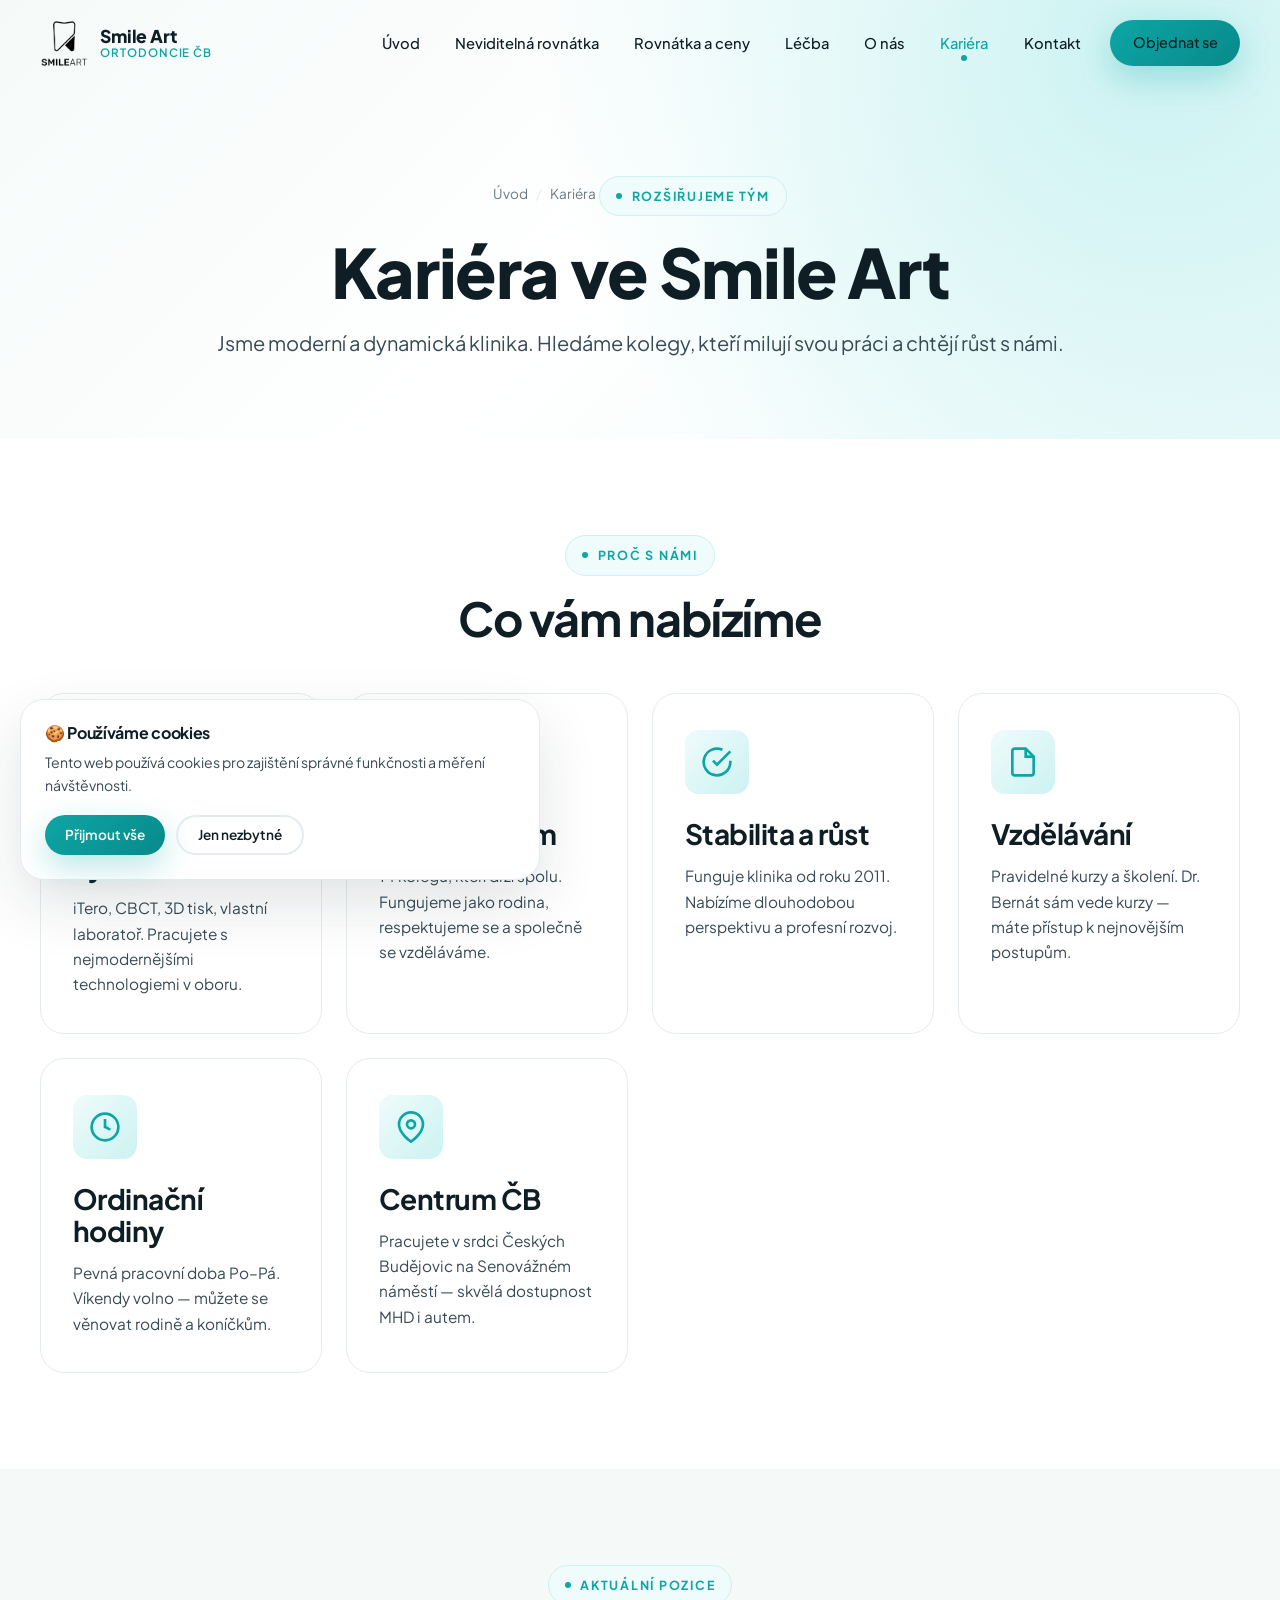
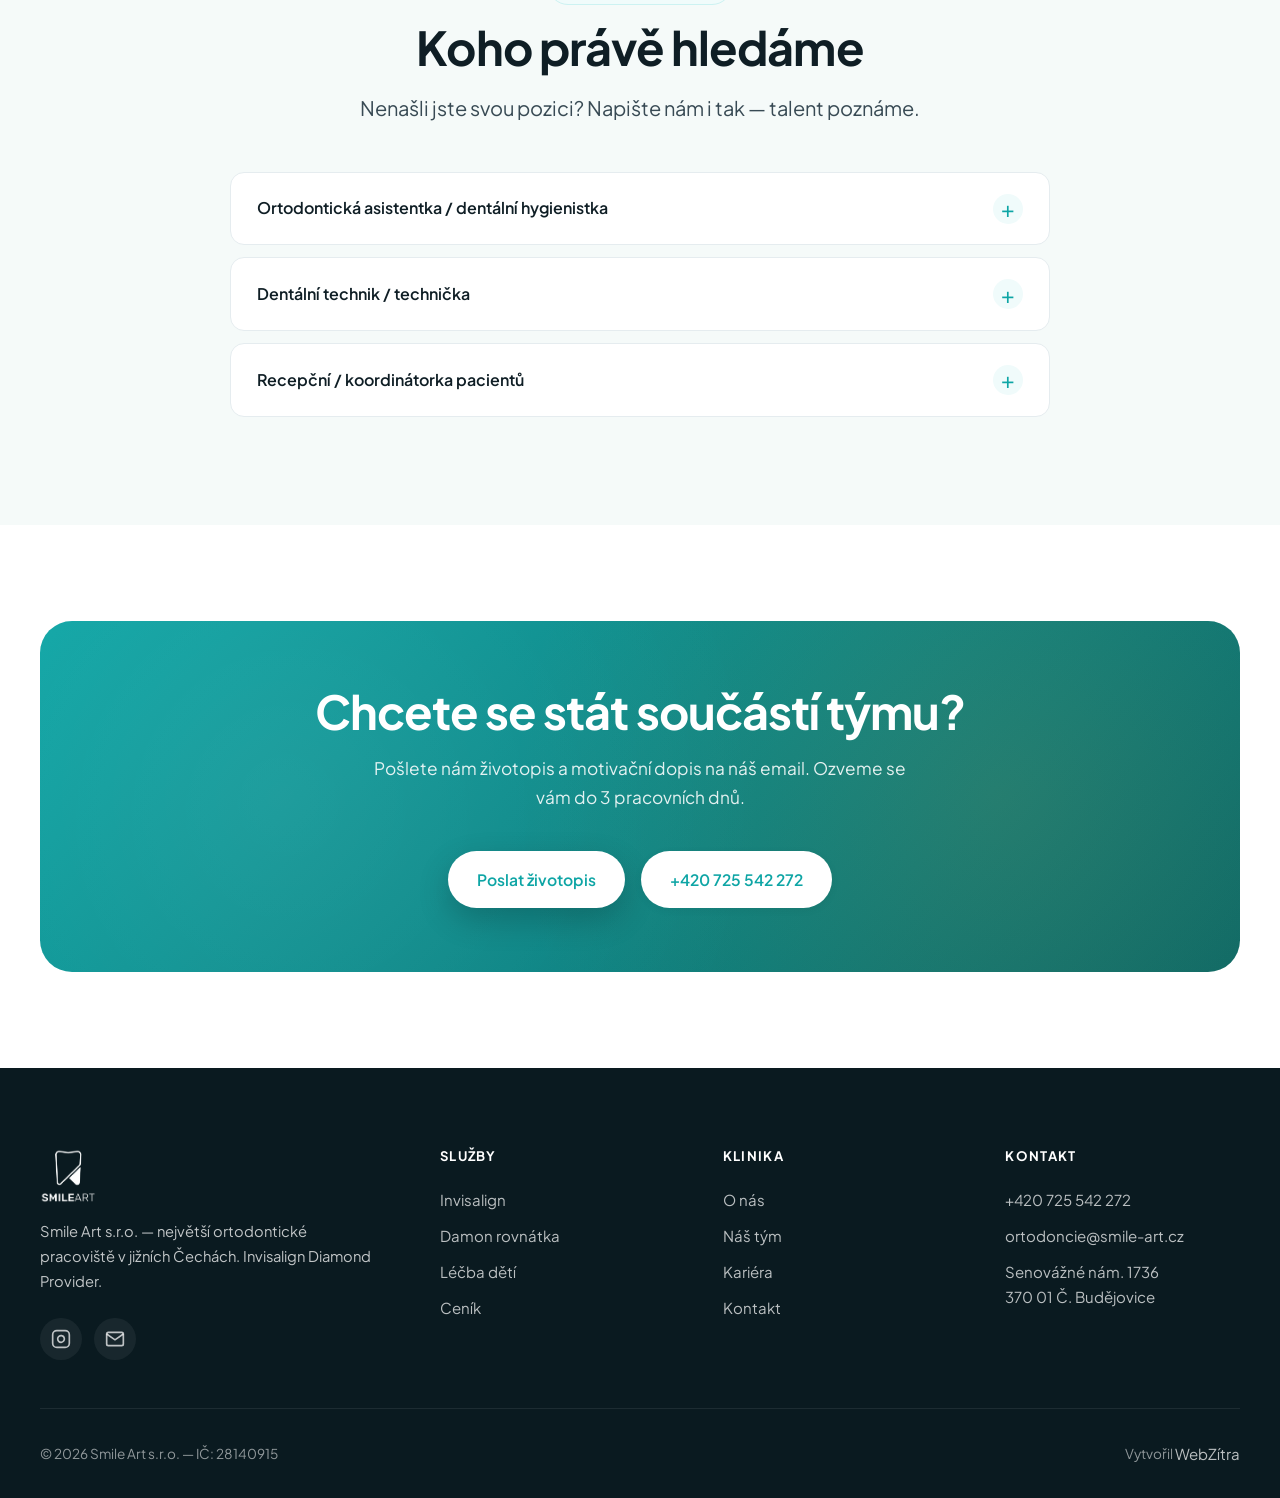
==== kariera.html @ 1c97e59b "Initial Smile Art — ortodoncie ČB web - 7 pages: index, neviditelna-rovnatka, rovnatka-ceny, lecba, " ====
<!DOCTYPE html>
<html lang="cs">
<head>
<meta charset="UTF-8">
<meta name="viewport" content="width=device-width, initial-scale=1.0">
<title>Kariéra | Smile Art — Ortodoncie České Budějovice</title>
<meta name="description" content="Kariéra ve Smile Art. Hledáme nové kolegy do týmu ortodontické kliniky v Českých Budějovicích. Moderní vybavení, přátelský kolektiv.">
<link rel="canonical" href="https://smile-art.cz/kariera.html">
<meta name="theme-color" content="#0ea5a5">
<meta property="og:type" content="article">
<meta property="og:title" content="Kariéra | Smile Art">
<meta property="og:description" content="Staňte se součástí našeho týmu.">
<link rel="icon" type="image/png" href="fotky/logo-shrink.png">
<link rel="preconnect" href="https://fonts.googleapis.com">
<link rel="preconnect" href="https://fonts.gstatic.com" crossorigin>
<link href="https://fonts.googleapis.com/css2?family=Plus+Jakarta+Sans:wght@400;500;600;700;800&display=swap" rel="stylesheet">
<link rel="stylesheet" href="css/style.css">
</head>
<body>

<header class="nav">
  <div class="container nav-inner">
    <a href="index.html" class="nav-logo"><img src="fotky/logo.png" alt="Smile Art" width="56" height="56"><span class="nav-logo-text"><strong>Smile Art</strong><span>Ortodoncie ČB</span></span></a>
    <nav class="nav-links">
      <a href="index.html">Úvod</a>
      <a href="neviditelna-rovnatka.html">Neviditelná rovnátka</a>
      <a href="rovnatka-ceny.html">Rovnátka a ceny</a>
      <a href="lecba.html">Léčba</a>
      <a href="o-nas.html">O nás</a>
      <a href="kariera.html" class="active">Kariéra</a>
      <a href="kontakt.html">Kontakt</a>
      <span class="nav-cta"><a href="kontakt.html" class="btn btn-primary">Objednat se</a></span>
    </nav>
    <button class="nav-toggle" aria-label="Menu"><span></span><span></span><span></span></button>
  </div>
</header>
<div class="nav-backdrop"></div>

<section class="page-header">
  <div class="container">
    <div class="page-header-inner" data-animate>
      <div class="breadcrumbs"><a href="index.html">Úvod</a> <span>/</span> Kariéra</div>
      <span class="eyebrow">Rozšiřujeme tým</span>
      <h1>Kariéra ve Smile Art</h1>
      <p class="lead">Jsme moderní a dynamická klinika. Hledáme kolegy, kteří milují svou práci a chtějí růst s námi.</p>
    </div>
  </div>
</section>

<section class="section">
  <div class="container">
    <div class="section-head" data-animate>
      <span class="eyebrow">Proč s námi</span>
      <h2>Co vám nabízíme</h2>
    </div>
    <div class="services-grid">
      <div class="service-card" data-animate>
        <div class="service-icon"><svg viewBox="0 0 24 24" fill="none" stroke="currentColor" stroke-width="2"><path d="M12 2l3.09 6.26L22 9.27l-5 4.87 1.18 6.88L12 17.77l-6.18 3.25L7 14.14 2 9.27l6.91-1.01L12 2z"/></svg></div>
        <h3>Špičkové vybavení</h3>
        <p>iTero, CBCT, 3D tisk, vlastní laboratoř. Pracujete s nejmodernějšími technologiemi v oboru.</p>
      </div>
      <div class="service-card" data-animate>
        <div class="service-icon"><svg viewBox="0 0 24 24" fill="none" stroke="currentColor" stroke-width="2"><path d="M17 21v-2a4 4 0 0 0-4-4H5a4 4 0 0 0-4 4v2"/><circle cx="9" cy="7" r="4"/><path d="M23 21v-2a4 4 0 0 0-3-3.87"/><path d="M16 3.13a4 4 0 0 1 0 7.75"/></svg></div>
        <h3>Přátelský tým</h3>
        <p>14 kolegů, kteří drží spolu. Fungujeme jako rodina, respektujeme se a společně se vzděláváme.</p>
      </div>
      <div class="service-card" data-animate>
        <div class="service-icon"><svg viewBox="0 0 24 24" fill="none" stroke="currentColor" stroke-width="2"><path d="M22 11.08V12a10 10 0 1 1-5.93-9.14"/><polyline points="22 4 12 14.01 9 11.01"/></svg></div>
        <h3>Stabilita a růst</h3>
        <p>Funguje klinika od roku 2011. Nabízíme dlouhodobou perspektivu a profesní rozvoj.</p>
      </div>
      <div class="service-card" data-animate>
        <div class="service-icon"><svg viewBox="0 0 24 24" fill="none" stroke="currentColor" stroke-width="2"><path d="M14 2H6a2 2 0 0 0-2 2v16a2 2 0 0 0 2 2h12a2 2 0 0 0 2-2V8z"/><polyline points="14 2 14 8 20 8"/></svg></div>
        <h3>Vzdělávání</h3>
        <p>Pravidelné kurzy a školení. Dr. Bernát sám vede kurzy — máte přístup k nejnovějším postupům.</p>
      </div>
      <div class="service-card" data-animate>
        <div class="service-icon"><svg viewBox="0 0 24 24" fill="none" stroke="currentColor" stroke-width="2"><circle cx="12" cy="12" r="10"/><path d="M12 6v6l4 2"/></svg></div>
        <h3>Ordinační hodiny</h3>
        <p>Pevná pracovní doba Po–Pá. Víkendy volno — můžete se věnovat rodině a koníčkům.</p>
      </div>
      <div class="service-card" data-animate>
        <div class="service-icon"><svg viewBox="0 0 24 24" fill="none" stroke="currentColor" stroke-width="2"><path d="M21 10c0 7-9 13-9 13s-9-6-9-13a9 9 0 0 1 18 0z"/><circle cx="12" cy="10" r="3"/></svg></div>
        <h3>Centrum ČB</h3>
        <p>Pracujete v srdci Českých Budějovic na Senovážném náměstí — skvělá dostupnost MHD i autem.</p>
      </div>
    </div>
  </div>
</section>

<section class="section" style="background: var(--bg-soft);">
  <div class="container">
    <div class="section-head" data-animate>
      <span class="eyebrow">Aktuální pozice</span>
      <h2>Koho právě hledáme</h2>
      <p class="lead">Nenašli jste svou pozici? Napište nám i tak — talent poznáme.</p>
    </div>

    <div class="faq">
      <details class="faq-item" data-animate>
        <summary>Ortodontická asistentka / dentální hygienistka</summary>
        <div class="faq-body">
          <p><strong>Náplň práce:</strong> asistence při ortodontických zákrocích, péče o pacienty, práce s 3D skenerem iTero, komunikace s pacienty.</p>
          <p style="margin-top: 0.75rem;"><strong>Požadujeme:</strong> kvalifikaci dentální asistentky nebo hygienistky, příjemné vystupování, chuť se učit.</p>
          <p style="margin-top: 0.75rem;"><strong>Nabízíme:</strong> nadstandardní mzdu, zaškolení, přátelský tým.</p>
        </div>
      </details>
      <details class="faq-item" data-animate>
        <summary>Dentální technik / technička</summary>
        <div class="faq-body">
          <p><strong>Náplň práce:</strong> výroba ortodontických pomůcek, 3D tisk, práce s digitálními otisky, výroba retainerů.</p>
          <p style="margin-top: 0.75rem;"><strong>Požadujeme:</strong> vzdělání dentální techniky, zkušenost s CAD/CAM výhodou.</p>
          <p style="margin-top: 0.75rem;"><strong>Nabízíme:</strong> moderní laboratoř, 3D tisk Anycubic Photon Mono M7 Pro.</p>
        </div>
      </details>
      <details class="faq-item" data-animate>
        <summary>Recepční / koordinátorka pacientů</summary>
        <div class="faq-body">
          <p><strong>Náplň práce:</strong> objednávání pacientů, telefonická komunikace, vedení recepce, administrativa.</p>
          <p style="margin-top: 0.75rem;"><strong>Požadujeme:</strong> příjemné vystupování, organizační schopnosti, zkušenost s prací s lidmi.</p>
        </div>
      </details>
    </div>
  </div>
</section>

<section class="section">
  <div class="container">
    <div class="cta-banner" data-animate>
      <h2>Chcete se stát součástí týmu?</h2>
      <p>Pošlete nám životopis a motivační dopis na náš email. Ozveme se vám do 3 pracovních dnů.</p>
      <div class="hero-actions" style="justify-content: center;">
        <a href="mailto:ortodoncie@smile-art.cz?subject=Životopis%20%E2%80%94%20Kariéra" class="btn btn-primary">Poslat životopis</a>
        <a href="tel:+420725542272" class="btn btn-ghost">+420 725 542 272</a>
      </div>
    </div>
  </div>
</section>

<footer class="footer">
  <div class="container">
    <div class="footer-grid">
      <div class="footer-brand">
        <img src="fotky/logo.png" alt="Smile Art" width="56" height="56" style="filter: brightness(0) invert(1);">
        <p>Smile Art s.r.o. — největší ortodontické pracoviště v jižních Čechách. Invisalign Diamond Provider.</p>
        <div class="footer-social">
          <a href="https://www.instagram.com/ortodoncie_smileart/" aria-label="Instagram" target="_blank" rel="noopener"><svg viewBox="0 0 24 24" fill="none" stroke="currentColor" stroke-width="2"><rect x="2" y="2" width="20" height="20" rx="5"/><path d="M16 11.37A4 4 0 1 1 12.63 8 4 4 0 0 1 16 11.37z"/><line x1="17.5" y1="6.5" x2="17.51" y2="6.5"/></svg></a>
          <a href="mailto:ortodoncie@smile-art.cz" aria-label="Email"><svg viewBox="0 0 24 24" fill="none" stroke="currentColor" stroke-width="2"><path d="M4 4h16c1.1 0 2 .9 2 2v12c0 1.1-.9 2-2 2H4c-1.1 0-2-.9-2-2V6c0-1.1.9-2 2-2z"/><polyline points="22,6 12,13 2,6"/></svg></a>
        </div>
      </div>
      <div><h5>Služby</h5><a href="neviditelna-rovnatka.html">Invisalign</a><a href="rovnatka-ceny.html">Damon rovnátka</a><a href="lecba.html">Léčba dětí</a><a href="rovnatka-ceny.html">Ceník</a></div>
      <div><h5>Klinika</h5><a href="o-nas.html">O nás</a><a href="o-nas.html">Náš tým</a><a href="kariera.html">Kariéra</a><a href="kontakt.html">Kontakt</a></div>
      <div><h5>Kontakt</h5><a href="tel:+420725542272">+420 725 542 272</a><a href="mailto:ortodoncie@smile-art.cz">ortodoncie@smile-art.cz</a><a href="kontakt.html">Senovážné nám. 1736<br>370 01 Č. Budějovice</a></div>
    </div>
    <div class="footer-bottom"><div>© <span id="year">2026</span> Smile Art s.r.o. — IČ: 28140915</div><div>Vytvořil <a href="https://webzitra.cz" target="_blank" rel="noopener">WebZítra</a></div></div>
  </div>
</footer>

<div class="cookie-banner" role="dialog" aria-label="Cookies">
  <h4>🍪 Používáme cookies</h4>
  <p>Tento web používá cookies pro zajištění správné funkčnosti a měření návštěvnosti.</p>
  <div class="cookie-actions"><button class="btn btn-primary" data-cookie="all">Přijmout vše</button><button class="btn btn-outline" data-cookie="necessary">Jen nezbytné</button></div>
</div>
<script>document.getElementById('year').textContent = new Date().getFullYear();</script>
<script src="js/main.js"></script>
</body>
</html>
---- css/style.css ----
/* ============================================================
   Smile Art — Ortodoncie České Budějovice
   Design system: premium medical (white + teal + gold)
   ============================================================ */

/* ─── Reset & Base ─── */
*, *::before, *::after { box-sizing: border-box; margin: 0; padding: 0; }
html { scroll-behavior: smooth; -webkit-text-size-adjust: 100%; }
body {
  font-family: 'Plus Jakarta Sans', -apple-system, BlinkMacSystemFont, 'Segoe UI', sans-serif;
  font-size: 16px;
  line-height: 1.65;
  color: var(--ink);
  background: var(--bg);
  -webkit-font-smoothing: antialiased;
  overflow-x: hidden;
}
img { max-width: 100%; height: auto; display: block; }
a { color: inherit; text-decoration: none; }
button { font-family: inherit; cursor: pointer; border: none; background: none; }
ul, ol { list-style: none; }
:focus-visible { outline: 3px solid var(--teal); outline-offset: 3px; border-radius: 4px; }

/* ─── Design tokens ─── */
:root {
  /* Colors */
  --teal-50:  #f0fbfb;
  --teal-100: #ccf2f2;
  --teal-200: #99e5e5;
  --teal-300: #5cd3d3;
  --teal-400: #2bbdbd;
  --teal:     #0ea5a5;   /* primary */
  --teal-600: #088a8a;
  --teal-700: #076868;
  --teal-800: #064949;
  --gold:     #c89b3c;   /* accent */
  --gold-soft:#e2c37a;
  --ink:      #0f1e25;
  --ink-soft: #384a54;
  --muted:    #6b7a82;
  --line:     #e5ecef;
  --bg:       #ffffff;
  --bg-soft:  #f5faf9;
  --bg-dark:  #0a1a20;

  /* Typography */
  --h1: clamp(2.25rem, 4.2vw + 1rem, 4.25rem);
  --h2: clamp(1.75rem, 2.4vw + 1rem, 3rem);
  --h3: clamp(1.25rem, 1.2vw + 1rem, 1.75rem);
  --lead: clamp(1.05rem, 0.4vw + 1rem, 1.25rem);

  /* Spacing */
  --s1: 0.5rem;
  --s2: 1rem;
  --s3: 1.5rem;
  --s4: 2rem;
  --s5: 3rem;
  --s6: 4rem;
  --s7: 6rem;
  --s8: 8rem;

  /* Radius */
  --r-sm: 8px;
  --r-md: 14px;
  --r-lg: 24px;
  --r-xl: 32px;
  --r-full: 999px;

  /* Shadows */
  --sh-sm: 0 2px 8px rgba(10, 30, 40, 0.06);
  --sh-md: 0 10px 30px rgba(10, 30, 40, 0.08);
  --sh-lg: 0 24px 60px rgba(10, 30, 40, 0.12);
  --sh-teal: 0 12px 32px rgba(14, 165, 165, 0.28);

  /* Transitions */
  --t-fast: 0.2s ease;
  --t-mid:  0.35s cubic-bezier(.22,.8,.35,1);
  --t-slow: 0.6s cubic-bezier(.22,.8,.35,1);
}

/* ─── Layout helpers ─── */
.container { width: min(100% - 2rem, 1200px); margin-inline: auto; }
.container-sm { width: min(100% - 2rem, 880px); margin-inline: auto; }
.section { padding: var(--s7) 0; }
.section-sm { padding: var(--s6) 0; }

/* ─── Typography ─── */
h1, h2, h3, h4, h5 {
  font-family: 'Plus Jakarta Sans', sans-serif;
  font-weight: 700;
  line-height: 1.15;
  letter-spacing: -0.02em;
  color: var(--ink);
}
h1 { font-size: var(--h1); font-weight: 800; }
h2 { font-size: var(--h2); }
h3 { font-size: var(--h3); }
.eyebrow {
  display: inline-flex; align-items: center; gap: 0.6rem;
  font-size: 0.78rem; font-weight: 700; letter-spacing: 0.14em;
  text-transform: uppercase; color: var(--teal);
  padding: 0.55rem 1rem; border-radius: var(--r-full);
  background: var(--teal-50);
  border: 1px solid var(--teal-100);
}
.eyebrow::before {
  content: ""; width: 6px; height: 6px; border-radius: 50%; background: var(--teal);
}
.lead { font-size: var(--lead); color: var(--ink-soft); max-width: 68ch; }
.text-gold { color: var(--gold); }
.text-teal { color: var(--teal); }
.center { text-align: center; }
.mx-auto { margin-inline: auto; }

/* ─── Buttons ─── */
.btn {
  display: inline-flex; align-items: center; justify-content: center;
  gap: 0.6rem;
  padding: 0.95rem 1.8rem;
  font-size: 0.98rem;
  font-weight: 600;
  border-radius: var(--r-full);
  transition: all var(--t-mid);
  white-space: nowrap;
  text-align: center;
  min-height: 52px;
}
.btn-primary {
  background: linear-gradient(135deg, var(--teal) 0%, var(--teal-600) 100%);
  color: #fff;
  box-shadow: var(--sh-teal);
}
.btn-primary:hover { transform: translateY(-2px); box-shadow: 0 18px 40px rgba(14,165,165,.38); }
.btn-outline {
  background: transparent;
  color: var(--ink);
  border: 2px solid var(--line);
}
.btn-outline:hover { border-color: var(--teal); color: var(--teal); }
.btn-ghost {
  background: #fff; color: var(--teal);
  box-shadow: var(--sh-sm);
}
.btn-ghost:hover { transform: translateY(-2px); box-shadow: var(--sh-md); }
.btn-gold {
  background: linear-gradient(135deg, var(--gold) 0%, #b5872a 100%);
  color: #fff;
}
.btn-gold:hover { transform: translateY(-2px); box-shadow: 0 16px 32px rgba(200,155,60,.35); }

/* ═══════════════════════════════════════════════
   NAVBAR
   ═══════════════════════════════════════════════ */
.nav {
  position: fixed; top: 0; left: 0; right: 0;
  z-index: 100;
  padding: 1.2rem 0;
  transition: all var(--t-mid);
  background: rgba(255,255,255,0.0);
}
.nav.scrolled {
  background: rgba(255,255,255,0.92);
  backdrop-filter: blur(14px);
  -webkit-backdrop-filter: blur(14px);
  padding: 0.75rem 0;
  box-shadow: 0 4px 24px rgba(10,30,40,0.06);
}
.nav-inner {
  display: flex; align-items: center; justify-content: space-between;
  gap: 1.5rem;
}
.nav-logo { display: flex; align-items: center; gap: 0.75rem; z-index: 101; }
.nav-logo img { height: 48px; width: auto; transition: height var(--t-mid); }
.nav.scrolled .nav-logo img { height: 42px; }
.nav-logo-text { display: flex; flex-direction: column; line-height: 1.1; }
.nav-logo-text strong { font-size: 1.1rem; font-weight: 800; color: var(--ink); letter-spacing: -0.01em; }
.nav-logo-text span { font-size: 0.72rem; color: var(--teal); font-weight: 600; letter-spacing: 0.08em; text-transform: uppercase; }
.nav-links { display: flex; align-items: center; gap: 0.3rem; }
.nav-links a {
  padding: 0.6rem 0.95rem;
  font-size: 0.92rem;
  font-weight: 500;
  color: var(--ink);
  border-radius: var(--r-full);
  transition: all var(--t-fast);
  position: relative;
}
.nav-links a:hover { color: var(--teal); background: var(--teal-50); }
.nav-links a.active { color: var(--teal); }
.nav-links a.active::after {
  content: ""; position: absolute; left: 50%; bottom: 0.25rem;
  width: 6px; height: 6px; border-radius: 50%;
  background: var(--teal); transform: translateX(-50%);
}
.nav-cta { margin-left: 0.6rem; }
.nav-cta .btn { padding: 0.7rem 1.4rem; min-height: 44px; font-size: 0.9rem; }

.nav-toggle {
  display: none;
  width: 48px; height: 48px;
  border-radius: var(--r-md);
  position: relative;
  z-index: 101;
}
.nav-toggle span {
  display: block;
  width: 24px; height: 2px;
  background: var(--ink);
  border-radius: 2px;
  margin: 5px auto;
  transition: all var(--t-mid);
}
.nav-toggle.open span:nth-child(1) { transform: translateY(7px) rotate(45deg); }
.nav-toggle.open span:nth-child(2) { opacity: 0; }
.nav-toggle.open span:nth-child(3) { transform: translateY(-7px) rotate(-45deg); }

/* ═══════════════════════════════════════════════
   HERO
   ═══════════════════════════════════════════════ */
.hero {
  position: relative;
  min-height: 100vh;
  min-height: 100svh;
  display: flex;
  align-items: center;
  padding: 8rem 0 5rem;
  overflow: hidden;
  background: linear-gradient(135deg, var(--bg-soft) 0%, #fff 50%, var(--teal-50) 100%);
}
.hero::before {
  content: "";
  position: absolute; inset: 0;
  background-image: radial-gradient(circle at 80% 20%, var(--teal-100) 0%, transparent 50%),
                    radial-gradient(circle at 20% 80%, rgba(200,155,60,0.08) 0%, transparent 50%);
  pointer-events: none;
}
.hero-inner {
  position: relative;
  display: grid;
  grid-template-columns: 1.1fr 1fr;
  gap: 4rem;
  align-items: center;
}
.hero-content > * + * { margin-top: 1.5rem; }
.hero h1 span { color: var(--teal); position: relative; display: inline-block; }
.hero h1 span::after {
  content: "";
  position: absolute; left: 0; right: 0; bottom: 0.08em;
  height: 0.28em;
  background: var(--gold-soft);
  opacity: 0.45;
  z-index: -1;
  border-radius: 4px;
}
.hero-meta {
  display: flex; flex-wrap: wrap; gap: 1.5rem;
  padding-top: 1rem;
}
.hero-meta-item {
  display: flex; align-items: center; gap: 0.7rem;
  font-size: 0.95rem; color: var(--ink-soft);
}
.hero-meta-item svg { width: 22px; height: 22px; color: var(--teal); flex-shrink: 0; }
.hero-actions { display: flex; gap: 1rem; flex-wrap: wrap; padding-top: 0.5rem; }
.hero-visual {
  position: relative;
  border-radius: var(--r-xl);
  overflow: hidden;
  aspect-ratio: 4/5;
  box-shadow: var(--sh-lg);
  transform: perspective(1000px) rotateY(-3deg);
}
.hero-visual img { width: 100%; height: 100%; object-fit: cover; }
.hero-visual::after {
  content: ""; position: absolute; inset: 0;
  background: linear-gradient(180deg, transparent 40%, rgba(10,30,40,0.25) 100%);
}
.hero-badge {
  position: absolute;
  bottom: 2rem; left: 2rem; right: 2rem;
  background: rgba(255,255,255,0.95);
  backdrop-filter: blur(10px);
  padding: 1.25rem 1.5rem;
  border-radius: var(--r-lg);
  display: flex; align-items: center; gap: 1rem;
  box-shadow: var(--sh-md);
}
.hero-badge-icon {
  width: 52px; height: 52px;
  border-radius: 50%;
  background: linear-gradient(135deg, var(--gold) 0%, var(--gold-soft) 100%);
  display: flex; align-items: center; justify-content: center;
  color: #fff; font-weight: 800; font-size: 1.1rem;
  flex-shrink: 0;
}
.hero-badge-text strong { display: block; font-size: 0.95rem; color: var(--ink); line-height: 1.3; }
.hero-badge-text span { font-size: 0.8rem; color: var(--muted); }

/* ═══════════════════════════════════════════════
   STATS / COUNTERS
   ═══════════════════════════════════════════════ */
.stats {
  padding: var(--s5) 0;
  background: var(--bg-dark);
  color: #fff;
  position: relative;
  overflow: hidden;
}
.stats::before {
  content: "";
  position: absolute; inset: 0;
  background: radial-gradient(circle at 30% 50%, rgba(14,165,165,0.2) 0%, transparent 60%),
              radial-gradient(circle at 70% 50%, rgba(200,155,60,0.12) 0%, transparent 60%);
}
.stats-grid {
  position: relative;
  display: grid;
  grid-template-columns: repeat(4, 1fr);
  gap: 2rem;
  text-align: center;
}
.stat-item .stat-num {
  font-family: 'Plus Jakarta Sans', sans-serif;
  font-size: clamp(2.25rem, 3.5vw, 3.5rem);
  font-weight: 800;
  line-height: 1;
  background: linear-gradient(135deg, #fff 0%, var(--teal-200) 100%);
  -webkit-background-clip: text;
  background-clip: text;
  -webkit-text-fill-color: transparent;
  letter-spacing: -0.03em;
}
.stat-item .stat-label {
  display: block;
  margin-top: 0.6rem;
  font-size: 0.9rem;
  color: rgba(255,255,255,0.75);
  letter-spacing: 0.03em;
}

/* ═══════════════════════════════════════════════
   SECTION HEADERS
   ═══════════════════════════════════════════════ */
.section-head {
  text-align: center;
  max-width: 720px;
  margin: 0 auto var(--s5);
}
.section-head > * + * { margin-top: 1rem; }
.section-head .lead { margin: 1rem auto 0; }

/* ═══════════════════════════════════════════════
   SERVICE CARDS
   ═══════════════════════════════════════════════ */
.services-grid {
  display: grid;
  grid-template-columns: repeat(auto-fit, minmax(280px, 1fr));
  gap: 1.5rem;
}
.service-card {
  background: #fff;
  border: 1px solid var(--line);
  border-radius: var(--r-lg);
  padding: 2.25rem 2rem;
  transition: all var(--t-mid);
  position: relative;
  overflow: hidden;
}
.service-card::before {
  content: "";
  position: absolute; top: 0; left: 0; right: 0;
  height: 4px;
  background: linear-gradient(90deg, var(--teal) 0%, var(--gold) 100%);
  transform: scaleX(0);
  transform-origin: left;
  transition: transform var(--t-mid);
}
.service-card:hover {
  transform: translateY(-6px);
  box-shadow: var(--sh-md);
  border-color: transparent;
}
.service-card:hover::before { transform: scaleX(1); }
.service-icon {
  width: 64px; height: 64px;
  border-radius: var(--r-md);
  background: linear-gradient(135deg, var(--teal-50) 0%, var(--teal-100) 100%);
  color: var(--teal);
  display: flex; align-items: center; justify-content: center;
  margin-bottom: 1.5rem;
}
.service-icon svg { width: 32px; height: 32px; }
.service-card h3 { margin-bottom: 0.8rem; }
.service-card p { color: var(--ink-soft); font-size: 0.96rem; }
.service-link {
  display: inline-flex; align-items: center; gap: 0.4rem;
  margin-top: 1.5rem;
  font-weight: 600; color: var(--teal); font-size: 0.92rem;
  transition: gap var(--t-fast);
}
.service-link:hover { gap: 0.7rem; }

/* ═══════════════════════════════════════════════
   FEATURE SPLIT (image + text)
   ═══════════════════════════════════════════════ */
.feature-split {
  display: grid;
  grid-template-columns: 1fr 1fr;
  gap: 4rem;
  align-items: center;
}
.feature-split.reverse > :first-child { order: 2; }
.feature-split-img {
  border-radius: var(--r-lg);
  overflow: hidden;
  aspect-ratio: 5/6;
  box-shadow: var(--sh-md);
}
.feature-split-img img { width: 100%; height: 100%; object-fit: cover; }
.feature-split-content > * + * { margin-top: 1.25rem; }
.feature-list {
  display: flex; flex-direction: column; gap: 1rem;
  margin-top: 1.75rem;
}
.feature-list li {
  display: flex; gap: 1rem; align-items: flex-start;
  padding: 1rem 1.25rem;
  background: var(--bg-soft);
  border-radius: var(--r-md);
  border-left: 3px solid var(--teal);
}
.feature-list li strong { display: block; color: var(--ink); margin-bottom: 0.2rem; }
.feature-list li span { color: var(--ink-soft); font-size: 0.94rem; }
.feature-list-icon {
  width: 28px; height: 28px;
  border-radius: 50%;
  background: var(--teal);
  color: #fff;
  display: flex; align-items: center; justify-content: center;
  flex-shrink: 0;
  font-size: 0.85rem;
  font-weight: 700;
}

/* ═══════════════════════════════════════════════
   PROCESS STEPS
   ═══════════════════════════════════════════════ */
.process {
  background: var(--bg-soft);
  position: relative;
}
.process-grid {
  display: grid;
  grid-template-columns: repeat(4, 1fr);
  gap: 1.5rem;
  position: relative;
}
.process-step {
  background: #fff;
  padding: 2rem 1.75rem;
  border-radius: var(--r-lg);
  text-align: center;
  position: relative;
  border: 1px solid var(--line);
  transition: transform var(--t-mid);
}
.process-step:hover { transform: translateY(-4px); box-shadow: var(--sh-md); }
.process-num {
  position: absolute;
  top: -18px; left: 50%; transform: translateX(-50%);
  width: 44px; height: 44px;
  border-radius: 50%;
  background: linear-gradient(135deg, var(--teal) 0%, var(--teal-600) 100%);
  color: #fff;
  display: flex; align-items: center; justify-content: center;
  font-weight: 800;
  font-size: 1.05rem;
  box-shadow: var(--sh-teal);
}
.process-step h4 { margin: 1rem 0 0.5rem; font-size: 1.1rem; }
.process-step p { font-size: 0.9rem; color: var(--ink-soft); }

/* ═══════════════════════════════════════════════
   PRICING TABLE
   ═══════════════════════════════════════════════ */
.pricing-wrap {
  display: grid;
  grid-template-columns: repeat(2, 1fr);
  gap: 2rem;
}
.pricing-card {
  background: #fff;
  border: 1px solid var(--line);
  border-radius: var(--r-xl);
  padding: 2.5rem 2.25rem;
  position: relative;
  transition: all var(--t-mid);
}
.pricing-card.highlight {
  border: 2px solid var(--teal);
  box-shadow: var(--sh-md);
  transform: scale(1.02);
}
.pricing-card.highlight::before {
  content: "Nejoblíbenější";
  position: absolute;
  top: -14px; left: 50%; transform: translateX(-50%);
  background: linear-gradient(135deg, var(--gold) 0%, #b5872a 100%);
  color: #fff;
  padding: 0.4rem 1.2rem;
  border-radius: var(--r-full);
  font-size: 0.78rem;
  font-weight: 700;
  letter-spacing: 0.06em;
  text-transform: uppercase;
}
.pricing-card h3 { margin-bottom: 0.5rem; }
.pricing-card .price {
  font-size: 2rem;
  font-weight: 800;
  color: var(--ink);
  margin: 1rem 0;
  letter-spacing: -0.02em;
}
.pricing-card .price small { font-size: 0.9rem; color: var(--muted); font-weight: 500; }
.pricing-card ul { margin: 1.5rem 0; display: flex; flex-direction: column; gap: 0.75rem; }
.pricing-card ul li {
  display: flex; gap: 0.7rem; align-items: flex-start;
  font-size: 0.95rem;
  color: var(--ink-soft);
}
.pricing-card ul li::before {
  content: "✓";
  color: var(--teal);
  font-weight: 800;
  flex-shrink: 0;
}
.pricing-card .btn { width: 100%; margin-top: 1rem; }

.pricing-table {
  width: 100%;
  background: #fff;
  border-radius: var(--r-lg);
  overflow: hidden;
  border: 1px solid var(--line);
  border-collapse: separate;
  border-spacing: 0;
}
.pricing-table th, .pricing-table td {
  padding: 1.1rem 1.4rem;
  text-align: left;
  border-bottom: 1px solid var(--line);
}
.pricing-table th {
  background: var(--bg-soft);
  font-size: 0.82rem;
  text-transform: uppercase;
  letter-spacing: 0.06em;
  color: var(--muted);
  font-weight: 700;
}
.pricing-table td:last-child, .pricing-table th:last-child {
  text-align: right;
  font-weight: 600;
  color: var(--teal);
}
.pricing-table tr:last-child td { border-bottom: none; }

/* ═══════════════════════════════════════════════
   TEAM
   ═══════════════════════════════════════════════ */
.team-grid {
  display: grid;
  grid-template-columns: repeat(auto-fit, minmax(240px, 1fr));
  gap: 1.5rem;
}
.team-card {
  background: #fff;
  border: 1px solid var(--line);
  border-radius: var(--r-lg);
  padding: 1.75rem 1.5rem;
  text-align: center;
  transition: all var(--t-mid);
}
.team-card:hover {
  transform: translateY(-4px);
  box-shadow: var(--sh-md);
  border-color: var(--teal-200);
}
.team-avatar {
  width: 96px; height: 96px;
  border-radius: 50%;
  margin: 0 auto 1.25rem;
  background: linear-gradient(135deg, var(--teal-100) 0%, var(--teal-50) 100%);
  display: flex; align-items: center; justify-content: center;
  font-size: 1.75rem;
  font-weight: 700;
  color: var(--teal);
  border: 3px solid #fff;
  box-shadow: 0 4px 12px rgba(14,165,165,0.15);
}
.team-card h4 { font-size: 1.05rem; margin-bottom: 0.3rem; }
.team-card .role { font-size: 0.85rem; color: var(--teal); font-weight: 600; }
.team-card.lead {
  background: linear-gradient(135deg, var(--teal-50) 0%, #fff 100%);
  border-color: var(--teal-200);
}
.team-card.lead .team-avatar {
  width: 120px; height: 120px;
  background: linear-gradient(135deg, var(--teal) 0%, var(--teal-600) 100%);
  color: #fff;
  font-size: 2rem;
}

/* ═══════════════════════════════════════════════
   FAQ ACCORDION
   ═══════════════════════════════════════════════ */
.faq { max-width: 820px; margin: 0 auto; }
.faq-item {
  background: #fff;
  border: 1px solid var(--line);
  border-radius: var(--r-md);
  margin-bottom: 0.75rem;
  overflow: hidden;
  transition: all var(--t-fast);
}
.faq-item[open] { border-color: var(--teal-200); box-shadow: var(--sh-sm); }
.faq-item summary {
  padding: 1.3rem 1.6rem;
  font-weight: 600;
  color: var(--ink);
  cursor: pointer;
  display: flex;
  justify-content: space-between;
  align-items: center;
  gap: 1rem;
  list-style: none;
}
.faq-item summary::-webkit-details-marker { display: none; }
.faq-item summary::after {
  content: "+";
  width: 30px; height: 30px;
  border-radius: 50%;
  background: var(--teal-50);
  color: var(--teal);
  display: flex; align-items: center; justify-content: center;
  font-size: 1.4rem;
  font-weight: 400;
  transition: all var(--t-fast);
  flex-shrink: 0;
}
.faq-item[open] summary::after { transform: rotate(45deg); background: var(--teal); color: #fff; }
.faq-item .faq-body {
  padding: 0 1.6rem 1.4rem;
  color: var(--ink-soft);
  line-height: 1.7;
}

/* ═══════════════════════════════════════════════
   CTA BANNER
   ═══════════════════════════════════════════════ */
.cta-banner {
  background: linear-gradient(135deg, var(--teal) 0%, var(--teal-700) 100%);
  color: #fff;
  border-radius: var(--r-xl);
  padding: 4rem 3rem;
  text-align: center;
  position: relative;
  overflow: hidden;
}
.cta-banner::before {
  content: "";
  position: absolute; inset: 0;
  background: radial-gradient(circle at 20% 50%, rgba(255,255,255,0.08) 0%, transparent 50%),
              radial-gradient(circle at 80% 50%, rgba(200,155,60,0.15) 0%, transparent 50%);
}
.cta-banner > * { position: relative; }
.cta-banner h2 { color: #fff; margin-bottom: 1rem; }
.cta-banner p { color: rgba(255,255,255,0.88); max-width: 560px; margin: 0 auto 2rem; font-size: 1.08rem; }
.cta-banner .btn-primary {
  background: #fff;
  color: var(--teal);
  box-shadow: 0 12px 32px rgba(0,0,0,0.2);
}
.cta-banner .btn-primary:hover { background: var(--teal-50); }

/* ═══════════════════════════════════════════════
   CONTACT PAGE
   ═══════════════════════════════════════════════ */
.contact-grid {
  display: grid;
  grid-template-columns: 1fr 1.25fr;
  gap: 3rem;
}
.contact-info { display: flex; flex-direction: column; gap: 1.5rem; }
.contact-block {
  padding: 1.75rem;
  background: #fff;
  border: 1px solid var(--line);
  border-radius: var(--r-lg);
  display: flex; gap: 1.25rem; align-items: flex-start;
}
.contact-icon {
  width: 52px; height: 52px;
  border-radius: var(--r-md);
  background: var(--teal-50);
  color: var(--teal);
  display: flex; align-items: center; justify-content: center;
  flex-shrink: 0;
}
.contact-icon svg { width: 26px; height: 26px; }
.contact-block h4 { font-size: 0.82rem; text-transform: uppercase; letter-spacing: 0.08em; color: var(--muted); font-weight: 700; margin-bottom: 0.4rem; }
.contact-block p, .contact-block a { color: var(--ink); font-size: 1.08rem; font-weight: 600; display: block; }
.contact-block a:hover { color: var(--teal); }
.contact-block .hours { font-size: 0.94rem; color: var(--ink-soft); font-weight: 400; margin-top: 0.4rem; }
.contact-block .hours div { display: flex; justify-content: space-between; padding: 0.2rem 0; }

.contact-map {
  border-radius: var(--r-lg);
  overflow: hidden;
  min-height: 480px;
  border: 1px solid var(--line);
}
.contact-map iframe { width: 100%; height: 100%; min-height: 480px; border: 0; display: block; }

/* ═══════════════════════════════════════════════
   PAGE HEADER (non-home pages)
   ═══════════════════════════════════════════════ */
.page-header {
  padding: 10rem 0 5rem;
  background: linear-gradient(135deg, var(--bg-soft) 0%, #fff 50%, var(--teal-50) 100%);
  position: relative;
  overflow: hidden;
}
.page-header::before {
  content: "";
  position: absolute; inset: 0;
  background: radial-gradient(circle at 90% 10%, var(--teal-100) 0%, transparent 50%);
}
.page-header-inner { position: relative; text-align: center; }
.page-header-inner > * + * { margin-top: 1rem; }
.page-header .lead { margin: 1rem auto 0; }
.breadcrumbs {
  display: inline-flex; gap: 0.5rem;
  font-size: 0.85rem;
  color: var(--muted);
  margin-bottom: 0.5rem;
}
.breadcrumbs a:hover { color: var(--teal); }
.breadcrumbs span { color: var(--line); }

/* ═══════════════════════════════════════════════
   FOOTER
   ═══════════════════════════════════════════════ */
.footer {
  background: var(--bg-dark);
  color: rgba(255,255,255,0.75);
  padding: 5rem 0 2rem;
}
.footer-grid {
  display: grid;
  grid-template-columns: 1.5fr 1fr 1fr 1fr;
  gap: 3rem;
  margin-bottom: 3rem;
}
.footer h5 {
  color: #fff;
  font-size: 0.82rem;
  text-transform: uppercase;
  letter-spacing: 0.1em;
  margin-bottom: 1.25rem;
}
.footer a { color: rgba(255,255,255,0.72); font-size: 0.94rem; display: block; padding: 0.35rem 0; transition: color var(--t-fast); }
.footer a:hover { color: var(--teal-300); }
.footer-brand p { font-size: 0.92rem; margin: 1rem 0 1.5rem; max-width: 340px; line-height: 1.7; }
.footer-social { display: flex; gap: 0.75rem; }
.footer-social a {
  width: 42px; height: 42px;
  border-radius: 50%;
  background: rgba(255,255,255,0.06);
  display: flex; align-items: center; justify-content: center;
  padding: 0;
}
.footer-social a:hover { background: var(--teal); color: #fff; }
.footer-social svg { width: 20px; height: 20px; }
.footer-bottom {
  padding-top: 2rem;
  border-top: 1px solid rgba(255,255,255,0.08);
  display: flex; justify-content: space-between; align-items: center;
  flex-wrap: wrap; gap: 1rem;
  font-size: 0.85rem;
  color: rgba(255,255,255,0.55);
}
.footer-bottom a { display: inline; }
.footer-bottom a:hover { color: var(--teal-300); }

/* ═══════════════════════════════════════════════
   COOKIE BANNER (GDPR)
   ═══════════════════════════════════════════════ */
.cookie-banner {
  position: fixed;
  bottom: 20px; left: 20px; right: 20px;
  max-width: 520px;
  background: #fff;
  border: 1px solid var(--line);
  border-radius: var(--r-lg);
  padding: 1.5rem;
  box-shadow: var(--sh-lg);
  z-index: 200;
  transform: translateY(calc(100% + 40px));
  transition: transform var(--t-slow);
}
.cookie-banner.show { transform: translateY(0); }
.cookie-banner h4 { font-size: 1rem; margin-bottom: 0.5rem; }
.cookie-banner p { font-size: 0.88rem; color: var(--ink-soft); margin-bottom: 1.1rem; }
.cookie-banner .btn { padding: 0.6rem 1.25rem; font-size: 0.85rem; min-height: 40px; }
.cookie-actions { display: flex; gap: 0.7rem; flex-wrap: wrap; }

/* ═══════════════════════════════════════════════
   SCROLL ANIMATIONS
   ═══════════════════════════════════════════════ */
[data-animate] {
  opacity: 0;
  transform: translateY(28px);
  transition: opacity 0.9s cubic-bezier(.22,.8,.35,1), transform 0.9s cubic-bezier(.22,.8,.35,1);
}
[data-animate].in { opacity: 1; transform: translateY(0); }

@media (prefers-reduced-motion: reduce) {
  *, *::before, *::after { animation-duration: 0.01ms !important; transition-duration: 0.01ms !important; }
  [data-animate] { opacity: 1; transform: none; }
}

/* ═══════════════════════════════════════════════
   RESPONSIVE BREAKPOINTS
   ═══════════════════════════════════════════════ */

/* Tablet landscape */
@media (max-width: 1100px) {
  .hero-inner { gap: 3rem; }
  .stats-grid { gap: 1.5rem; }
  .footer-grid { grid-template-columns: 1.5fr 1fr 1fr; }
  .footer-grid > :nth-child(4) { grid-column: 1 / -1; }
}

/* Tablet */
@media (max-width: 900px) {
  .section { padding: var(--s6) 0; }
  .nav-links, .nav-cta { display: none; }
  .nav-toggle { display: block; }

  .nav-links.mobile-open {
    display: flex;
    position: fixed;
    top: 0; right: 0;
    width: min(85%, 340px);
    height: 100vh;
    background: #fff;
    flex-direction: column;
    align-items: stretch;
    padding: 6rem 1.75rem 2rem;
    box-shadow: -20px 0 60px rgba(10,30,40,0.15);
    overflow-y: auto;
  }
  .nav-links.mobile-open a {
    padding: 1rem 1.25rem;
    font-size: 1.1rem;
    border-radius: var(--r-md);
    text-align: left;
  }
  .nav-links.mobile-open a.active { background: var(--teal-50); }
  .nav-links.mobile-open .btn {
    display: inline-flex; margin-top: 1rem;
  }
  .nav-backdrop {
    position: fixed; inset: 0;
    background: rgba(10,30,40,0.5);
    backdrop-filter: blur(4px);
    z-index: 99;
    opacity: 0;
    pointer-events: none;
    transition: opacity var(--t-mid);
  }
  .nav-backdrop.show { opacity: 1; pointer-events: auto; }

  .hero { padding: 7rem 0 4rem; min-height: auto; }
  .hero-inner { grid-template-columns: 1fr; gap: 3rem; text-align: center; }
  .hero-content > *, .hero-meta, .hero-actions { margin-inline: auto; justify-content: center; }
  .hero .lead { margin-inline: auto; }
  .hero-visual { max-width: 480px; margin: 0 auto; transform: none; aspect-ratio: 4/5; }

  .stats-grid { grid-template-columns: repeat(2, 1fr); gap: 2.5rem 1.5rem; }

  .feature-split { grid-template-columns: 1fr; gap: 2.5rem; }
  .feature-split.reverse > :first-child { order: 0; }
  .feature-split-img { aspect-ratio: 4/3; max-width: 560px; margin: 0 auto; }

  .process-grid { grid-template-columns: repeat(2, 1fr); gap: 2rem 1.25rem; }

  .pricing-wrap { grid-template-columns: 1fr; gap: 2rem; }
  .pricing-card.highlight { transform: none; }

  .contact-grid { grid-template-columns: 1fr; gap: 2rem; }

  .footer-grid { grid-template-columns: 1fr 1fr; gap: 2.5rem; }
  .footer-grid > :first-child { grid-column: 1 / -1; }
}

/* Mobile */
@media (max-width: 560px) {
  :root {
    --s6: 3rem;
    --s7: 4rem;
  }
  body { font-size: 15px; }
  .container { width: calc(100% - 2rem); }

  .btn { padding: 0.85rem 1.5rem; font-size: 0.92rem; }
  .hero { padding: 6rem 0 3rem; }
  .hero-actions { flex-direction: column; width: 100%; }
  .hero-actions .btn { width: 100%; }
  .hero-meta { justify-content: center; gap: 1rem; }
  .hero-badge { left: 1rem; right: 1rem; bottom: 1rem; padding: 1rem 1.1rem; }
  .hero-badge-text strong { font-size: 0.85rem; }
  .hero-badge-text span { font-size: 0.72rem; }

  .nav-logo-text span { display: none; }
  .nav-logo img { height: 40px; }

  .stats { padding: 2.5rem 0; }
  .stats-grid { gap: 2rem 1rem; }
  .stat-item .stat-num { font-size: 2rem; }

  .service-card { padding: 1.75rem 1.5rem; }
  .cta-banner { padding: 3rem 1.5rem; border-radius: var(--r-lg); }

  .pricing-card { padding: 2rem 1.5rem; }
  .pricing-card .price { font-size: 1.65rem; }
  .pricing-table th, .pricing-table td { padding: 0.85rem 1rem; font-size: 0.9rem; }

  .contact-block { padding: 1.35rem; gap: 1rem; }
  .contact-icon { width: 44px; height: 44px; }

  .footer-grid { grid-template-columns: 1fr; gap: 2rem; }
  .footer-bottom { flex-direction: column; text-align: center; }

  .cookie-banner { left: 12px; right: 12px; bottom: 12px; padding: 1.25rem; }

  .page-header { padding: 8rem 0 3.5rem; }
}

/* Very small phones */
@media (max-width: 380px) {
  .hero h1 { font-size: 2.1rem; }
  .nav-logo-text strong { font-size: 0.98rem; }
  .stats-grid { grid-template-columns: 1fr 1fr; }
}
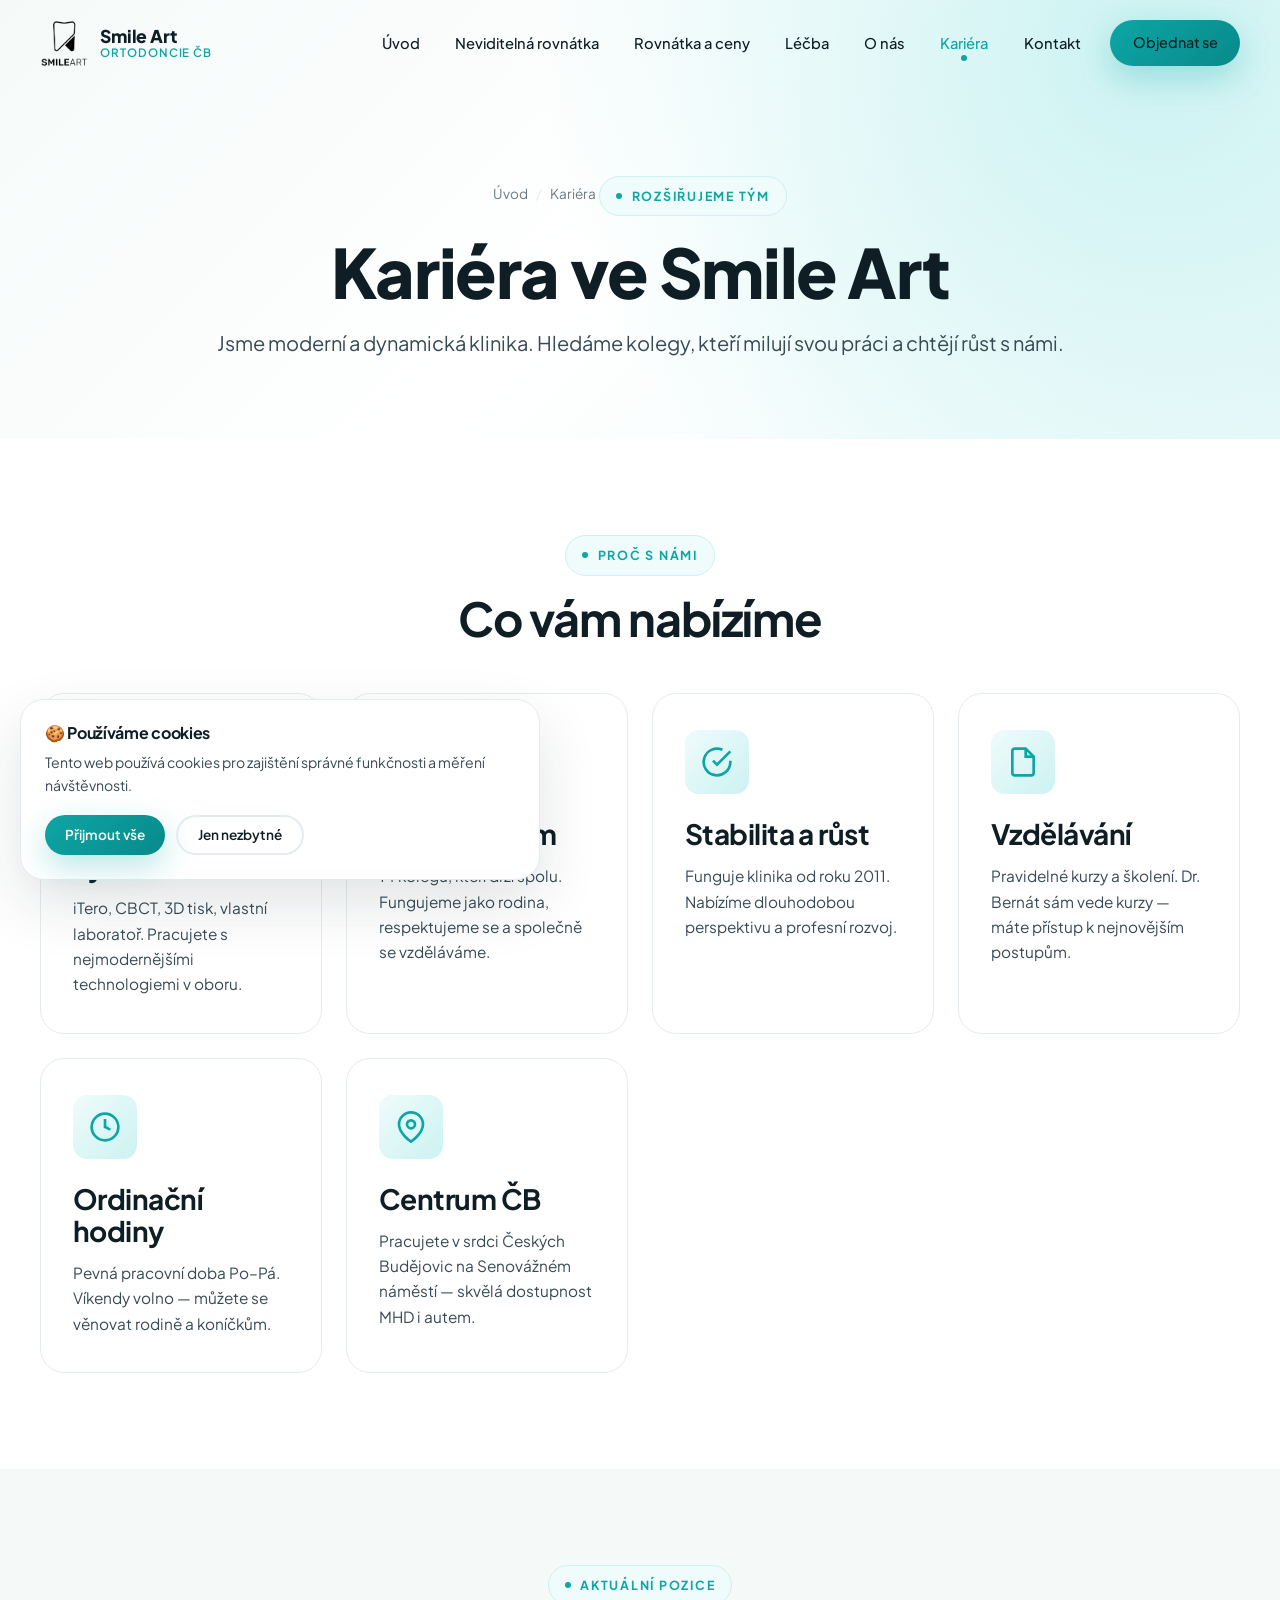
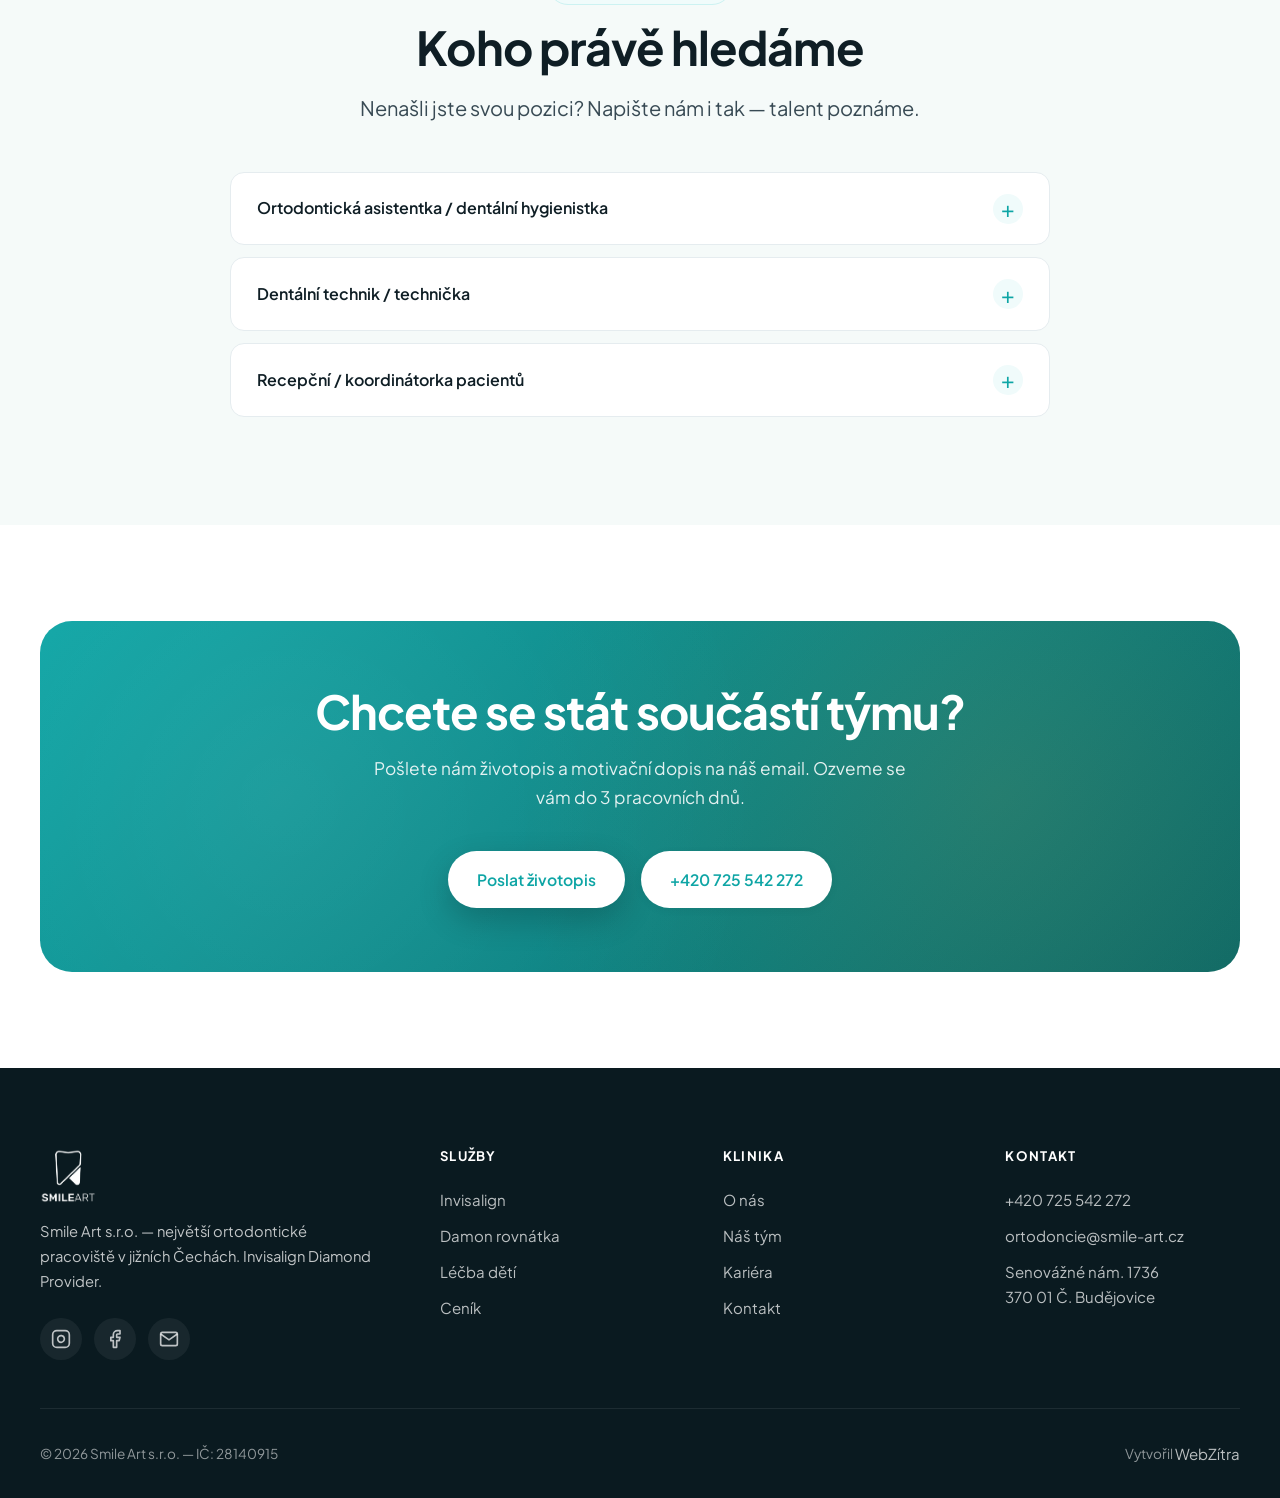
==== commit 386207fb: "Fix subpages + landscape hero with full team - Remove redirect loop in vercel.json (cleanUrls confli" ====
--- a/kariera.html
+++ b/kariera.html
@@ -20,16 +20,16 @@
 
 <header class="nav">
   <div class="container nav-inner">
-    <a href="index.html" class="nav-logo"><img src="fotky/logo.png" alt="Smile Art" width="56" height="56"><span class="nav-logo-text"><strong>Smile Art</strong><span>Ortodoncie ČB</span></span></a>
+    <a href="/" class="nav-logo"><img src="fotky/logo.png" alt="Smile Art" width="56" height="56"><span class="nav-logo-text"><strong>Smile Art</strong><span>Ortodoncie ČB</span></span></a>
     <nav class="nav-links">
-      <a href="index.html">Úvod</a>
-      <a href="neviditelna-rovnatka.html">Neviditelná rovnátka</a>
-      <a href="rovnatka-ceny.html">Rovnátka a ceny</a>
-      <a href="lecba.html">Léčba</a>
-      <a href="o-nas.html">O nás</a>
-      <a href="kariera.html" class="active">Kariéra</a>
-      <a href="kontakt.html">Kontakt</a>
-      <span class="nav-cta"><a href="kontakt.html" class="btn btn-primary">Objednat se</a></span>
+      <a href="/">Úvod</a>
+      <a href="/neviditelna-rovnatka">Neviditelná rovnátka</a>
+      <a href="/rovnatka-ceny">Rovnátka a ceny</a>
+      <a href="/lecba">Léčba</a>
+      <a href="/o-nas">O nás</a>
+      <a href="/kariera" class="active">Kariéra</a>
+      <a href="/kontakt">Kontakt</a>
+      <span class="nav-cta"><a href="/kontakt" class="btn btn-primary">Objednat se</a></span>
     </nav>
     <button class="nav-toggle" aria-label="Menu"><span></span><span></span><span></span></button>
   </div>
@@ -39,7 +39,7 @@
 <section class="page-header">
   <div class="container">
     <div class="page-header-inner" data-animate>
-      <div class="breadcrumbs"><a href="index.html">Úvod</a> <span>/</span> Kariéra</div>
+      <div class="breadcrumbs"><a href="/">Úvod</a> <span>/</span> Kariéra</div>
       <span class="eyebrow">Rozšiřujeme tým</span>
       <h1>Kariéra ve Smile Art</h1>
       <p class="lead">Jsme moderní a dynamická klinika. Hledáme kolegy, kteří milují svou práci a chtějí růst s námi.</p>
@@ -145,12 +145,12 @@
         <p>Smile Art s.r.o. — největší ortodontické pracoviště v jižních Čechách. Invisalign Diamond Provider.</p>
         <div class="footer-social">
           <a href="https://www.instagram.com/ortodoncie_smileart/" aria-label="Instagram" target="_blank" rel="noopener"><svg viewBox="0 0 24 24" fill="none" stroke="currentColor" stroke-width="2"><rect x="2" y="2" width="20" height="20" rx="5"/><path d="M16 11.37A4 4 0 1 1 12.63 8 4 4 0 0 1 16 11.37z"/><line x1="17.5" y1="6.5" x2="17.51" y2="6.5"/></svg></a>
-          <a href="mailto:ortodoncie@smile-art.cz" aria-label="Email"><svg viewBox="0 0 24 24" fill="none" stroke="currentColor" stroke-width="2"><path d="M4 4h16c1.1 0 2 .9 2 2v12c0 1.1-.9 2-2 2H4c-1.1 0-2-.9-2-2V6c0-1.1.9-2 2-2z"/><polyline points="22,6 12,13 2,6"/></svg></a>
+          <a href="https://www.facebook.com/ortodonciesmileart" aria-label="Facebook" target="_blank" rel="noopener"><svg viewBox="0 0 24 24" fill="none" stroke="currentColor" stroke-width="2" stroke-linecap="round" stroke-linejoin="round"><path d="M18 2h-3a5 5 0 0 0-5 5v3H7v4h3v8h4v-8h3l1-4h-4V7a1 1 0 0 1 1-1h3z"/></svg></a><a href="mailto:ortodoncie@smile-art.cz" aria-label="Email"><svg viewBox="0 0 24 24" fill="none" stroke="currentColor" stroke-width="2"><path d="M4 4h16c1.1 0 2 .9 2 2v12c0 1.1-.9 2-2 2H4c-1.1 0-2-.9-2-2V6c0-1.1.9-2 2-2z"/><polyline points="22,6 12,13 2,6"/></svg></a>
         </div>
       </div>
-      <div><h5>Služby</h5><a href="neviditelna-rovnatka.html">Invisalign</a><a href="rovnatka-ceny.html">Damon rovnátka</a><a href="lecba.html">Léčba dětí</a><a href="rovnatka-ceny.html">Ceník</a></div>
-      <div><h5>Klinika</h5><a href="o-nas.html">O nás</a><a href="o-nas.html">Náš tým</a><a href="kariera.html">Kariéra</a><a href="kontakt.html">Kontakt</a></div>
-      <div><h5>Kontakt</h5><a href="tel:+420725542272">+420 725 542 272</a><a href="mailto:ortodoncie@smile-art.cz">ortodoncie@smile-art.cz</a><a href="kontakt.html">Senovážné nám. 1736<br>370 01 Č. Budějovice</a></div>
+      <div><h5>Služby</h5><a href="/neviditelna-rovnatka">Invisalign</a><a href="/rovnatka-ceny">Damon rovnátka</a><a href="/lecba">Léčba dětí</a><a href="/rovnatka-ceny">Ceník</a></div>
+      <div><h5>Klinika</h5><a href="/o-nas">O nás</a><a href="/o-nas">Náš tým</a><a href="/kariera">Kariéra</a><a href="/kontakt">Kontakt</a></div>
+      <div><h5>Kontakt</h5><a href="tel:+420725542272">+420 725 542 272</a><a href="mailto:ortodoncie@smile-art.cz">ortodoncie@smile-art.cz</a><a href="/kontakt">Senovážné nám. 1736<br>370 01 Č. Budějovice</a></div>
     </div>
     <div class="footer-bottom"><div>© <span id="year">2026</span> Smile Art s.r.o. — IČ: 28140915</div><div>Vytvořil <a href="https://webzitra.cz" target="_blank" rel="noopener">WebZítra</a></div></div>
   </div>
--- a/css/style.css
+++ b/css/style.css
@@ -236,12 +236,15 @@
 }
 .hero-inner {
   position: relative;
-  display: grid;
-  grid-template-columns: 1.1fr 1fr;
-  gap: 4rem;
+  display: flex;
+  flex-direction: column;
+  gap: 3rem;
+  text-align: center;
   align-items: center;
 }
+.hero-content { max-width: 820px; }
 .hero-content > * + * { margin-top: 1.5rem; }
+.hero-content .lead { margin-inline: auto; }
 .hero h1 span { color: var(--teal); position: relative; display: inline-block; }
 .hero h1 span::after {
   content: "";
@@ -254,33 +257,43 @@
 }
 .hero-meta {
   display: flex; flex-wrap: wrap; gap: 1.5rem;
-  padding-top: 1rem;
+  justify-content: center;
+  padding-top: 0.5rem;
 }
 .hero-meta-item {
   display: flex; align-items: center; gap: 0.7rem;
   font-size: 0.95rem; color: var(--ink-soft);
 }
 .hero-meta-item svg { width: 22px; height: 22px; color: var(--teal); flex-shrink: 0; }
-.hero-actions { display: flex; gap: 1rem; flex-wrap: wrap; padding-top: 0.5rem; }
+.hero-actions { display: flex; gap: 1rem; flex-wrap: wrap; justify-content: center; padding-top: 0.5rem; }
 .hero-visual {
   position: relative;
+  width: 100%;
+  max-width: 1280px;
   border-radius: var(--r-xl);
   overflow: hidden;
-  aspect-ratio: 4/5;
+  aspect-ratio: 1920/850;
   box-shadow: var(--sh-lg);
-  transform: perspective(1000px) rotateY(-3deg);
-}
-.hero-visual img { width: 100%; height: 100%; object-fit: cover; }
+}
+.hero-visual img {
+  width: 100%;
+  height: 100%;
+  object-fit: cover;
+  object-position: center center;
+  display: block;
+}
 .hero-visual::after {
   content: ""; position: absolute; inset: 0;
-  background: linear-gradient(180deg, transparent 40%, rgba(10,30,40,0.25) 100%);
+  background: linear-gradient(180deg, transparent 55%, rgba(10,30,40,0.38) 100%);
+  pointer-events: none;
 }
 .hero-badge {
   position: absolute;
-  bottom: 2rem; left: 2rem; right: 2rem;
+  bottom: 1.5rem; left: 1.5rem;
+  max-width: 360px;
   background: rgba(255,255,255,0.95);
   backdrop-filter: blur(10px);
-  padding: 1.25rem 1.5rem;
+  padding: 1rem 1.25rem;
   border-radius: var(--r-lg);
   display: flex; align-items: center; gap: 1rem;
   box-shadow: var(--sh-md);
@@ -884,10 +897,10 @@
   .nav-backdrop.show { opacity: 1; pointer-events: auto; }
 
   .hero { padding: 7rem 0 4rem; min-height: auto; }
-  .hero-inner { grid-template-columns: 1fr; gap: 3rem; text-align: center; }
-  .hero-content > *, .hero-meta, .hero-actions { margin-inline: auto; justify-content: center; }
-  .hero .lead { margin-inline: auto; }
-  .hero-visual { max-width: 480px; margin: 0 auto; transform: none; aspect-ratio: 4/5; }
+  .hero-inner { gap: 2.5rem; }
+  .hero-visual { aspect-ratio: 16/9; }
+  .hero-badge { left: 1rem; bottom: 1rem; padding: 0.85rem 1rem; }
+  .hero-badge-icon { width: 44px; height: 44px; font-size: 1rem; }
 
   .stats-grid { grid-template-columns: repeat(2, 1fr); gap: 2.5rem 1.5rem; }
 
@@ -920,9 +933,11 @@
   .hero-actions { flex-direction: column; width: 100%; }
   .hero-actions .btn { width: 100%; }
   .hero-meta { justify-content: center; gap: 1rem; }
-  .hero-badge { left: 1rem; right: 1rem; bottom: 1rem; padding: 1rem 1.1rem; }
-  .hero-badge-text strong { font-size: 0.85rem; }
-  .hero-badge-text span { font-size: 0.72rem; }
+  .hero-visual { aspect-ratio: 4/3; border-radius: var(--r-lg); }
+  .hero-badge { left: 0.75rem; right: 0.75rem; bottom: 0.75rem; max-width: none; padding: 0.75rem 0.9rem; gap: 0.75rem; }
+  .hero-badge-icon { width: 40px; height: 40px; font-size: 0.95rem; }
+  .hero-badge-text strong { font-size: 0.8rem; }
+  .hero-badge-text span { font-size: 0.7rem; }
 
   .nav-logo-text span { display: none; }
   .nav-logo img { height: 40px; }
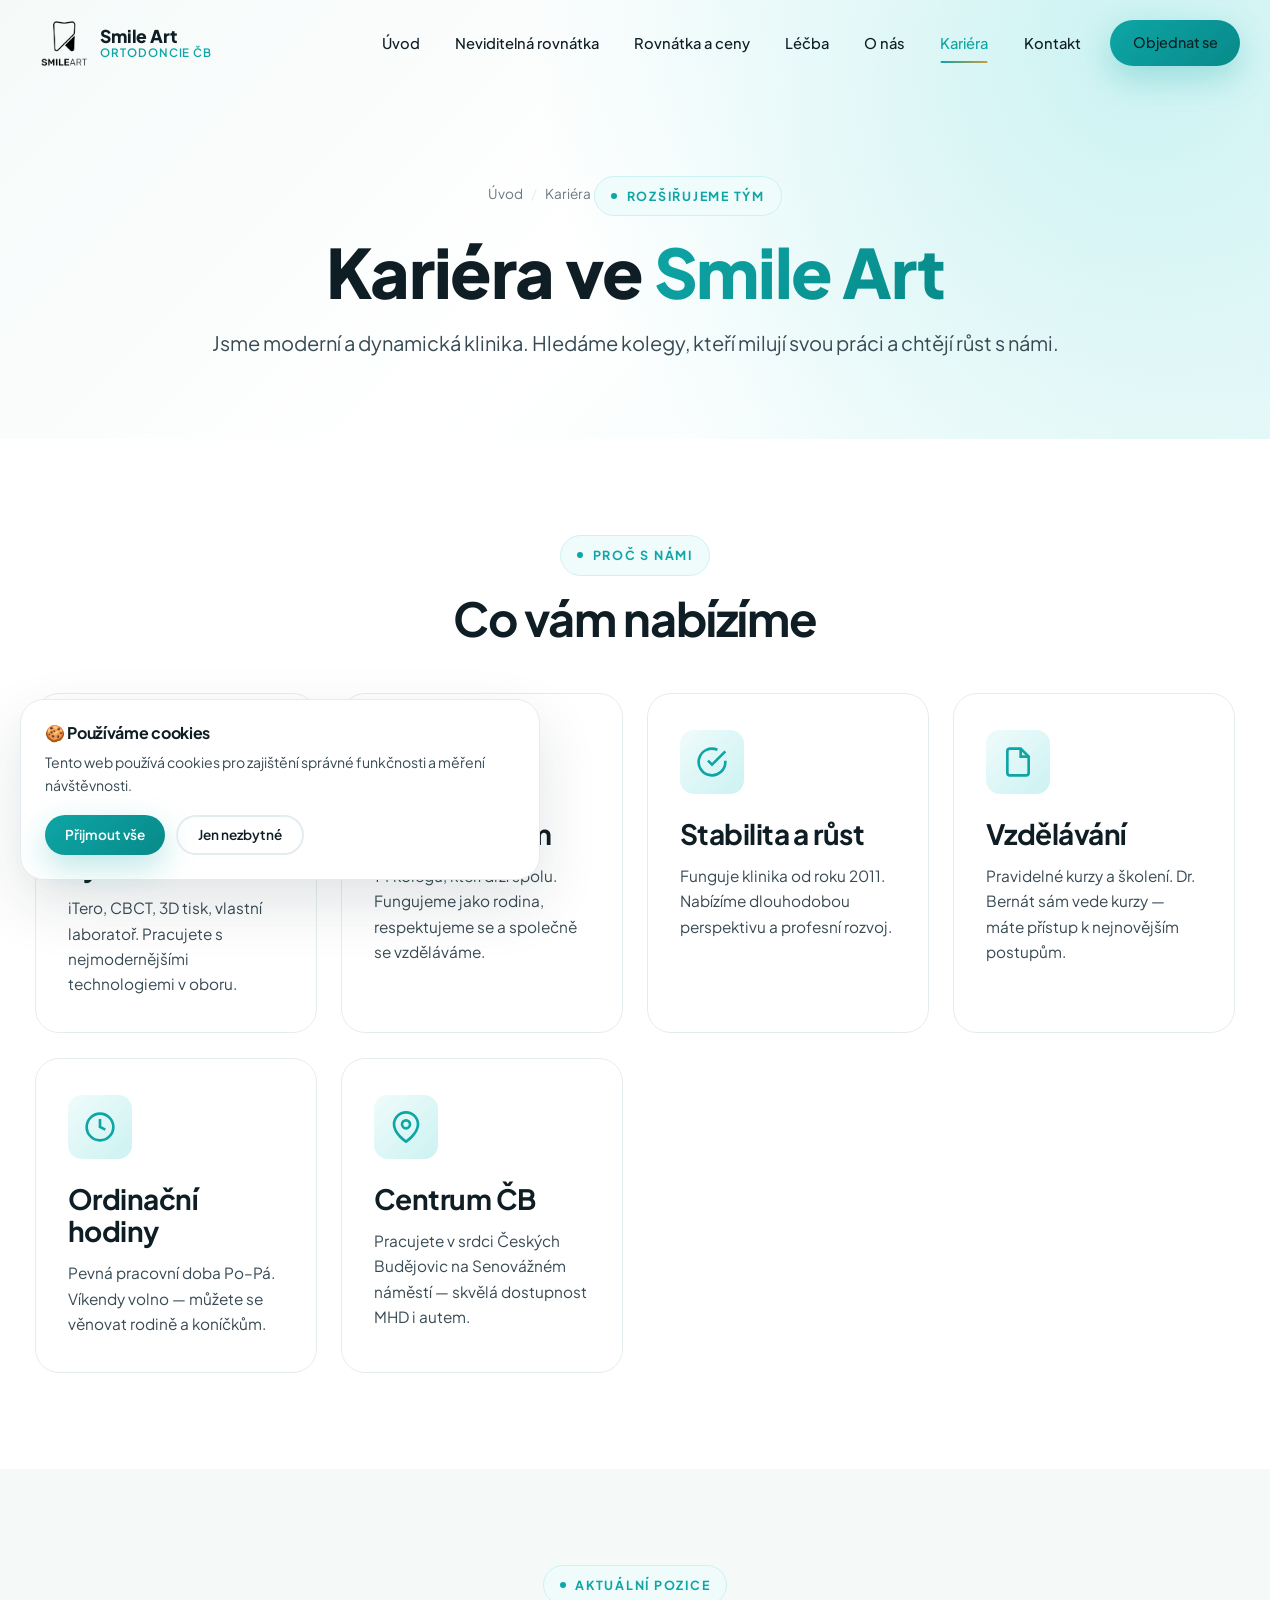
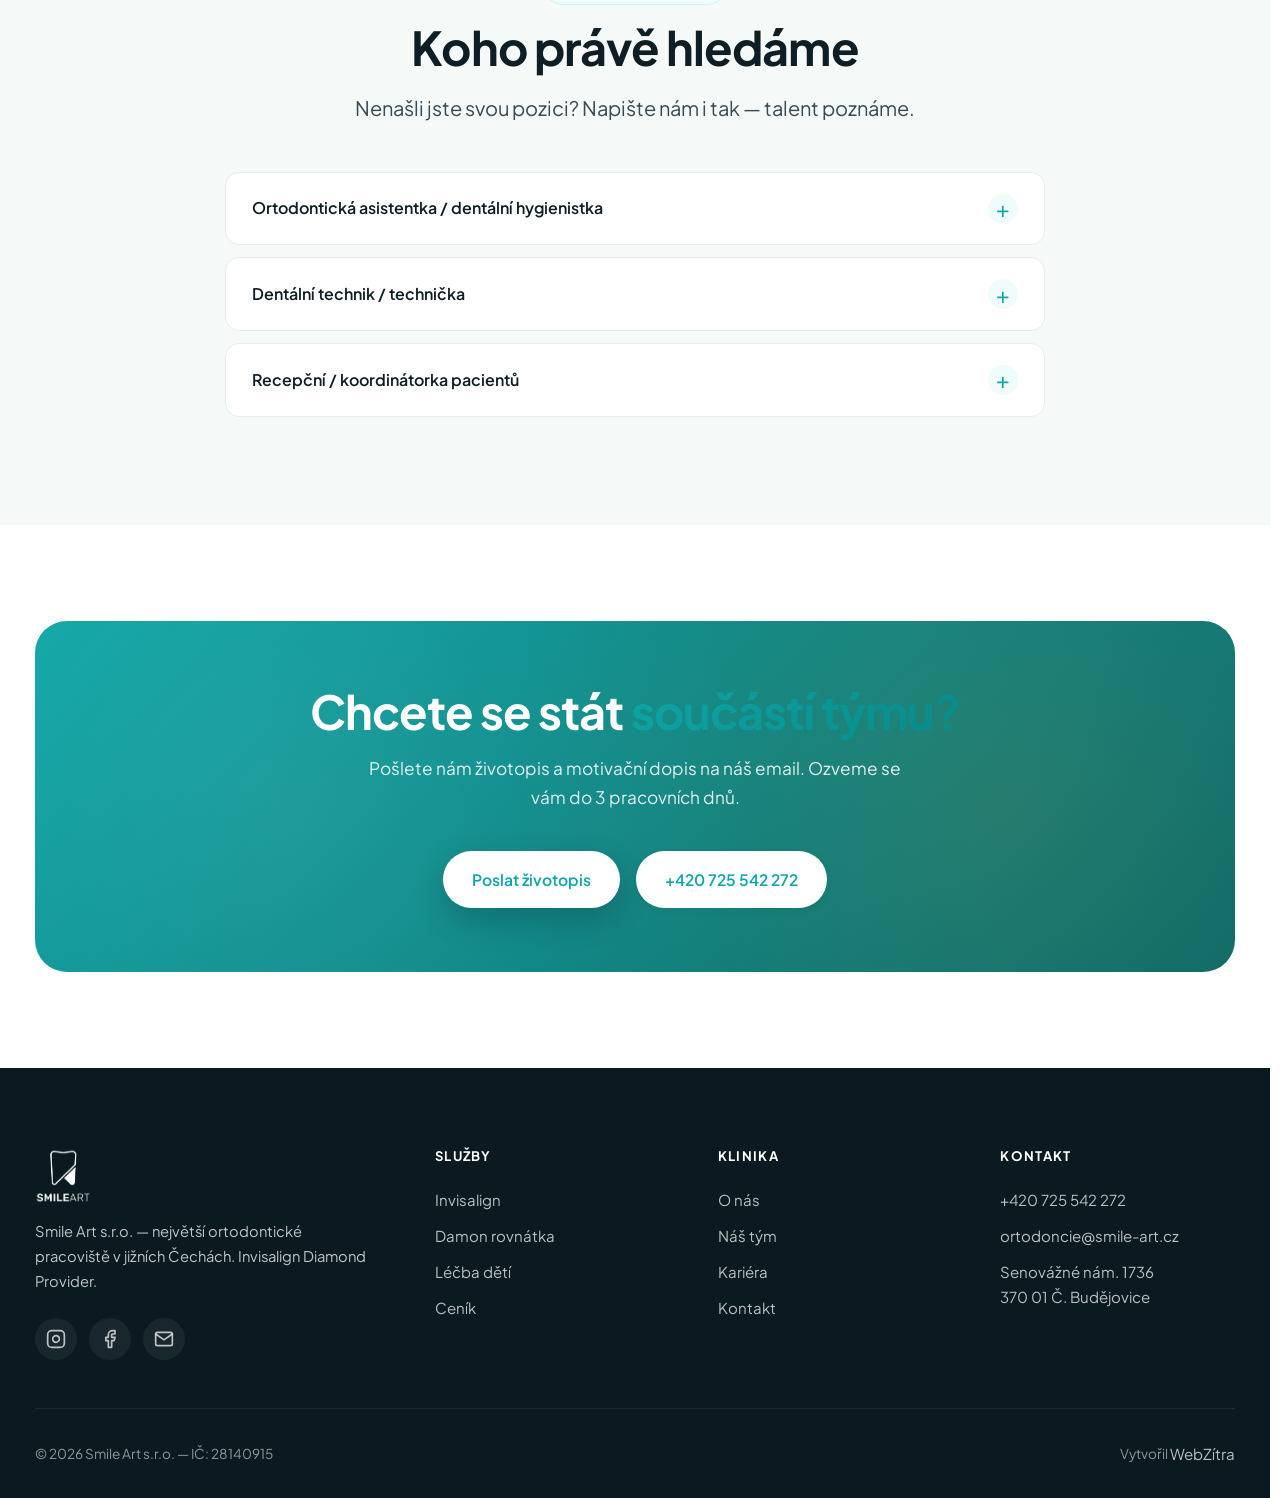
==== commit 45aa5fad: "Premium polish v2 + SEO/UX bug fixes + cache-bust Feature: premium polish layer (~540 lines CSS, JS " ====
--- a/kariera.html
+++ b/kariera.html
@@ -5,16 +5,21 @@
 <meta name="viewport" content="width=device-width, initial-scale=1.0">
 <title>Kariéra | Smile Art — Ortodoncie České Budějovice</title>
 <meta name="description" content="Kariéra ve Smile Art. Hledáme nové kolegy do týmu ortodontické kliniky v Českých Budějovicích. Moderní vybavení, přátelský kolektiv.">
-<link rel="canonical" href="https://smile-art.cz/kariera.html">
+<link rel="canonical" href="https://smile-art.cz/kariera">
 <meta name="theme-color" content="#0ea5a5">
 <meta property="og:type" content="article">
 <meta property="og:title" content="Kariéra | Smile Art">
+<meta property="og:image" content="https://smile-art.cz/fotky/team-full.jpg">
+<meta property="og:image:width" content="1920">
+<meta property="og:image:height" content="850">
+<meta name="twitter:image" content="https://smile-art.cz/fotky/team-full.jpg">
+<meta name="twitter:card" content="summary_large_image">
 <meta property="og:description" content="Staňte se součástí našeho týmu.">
 <link rel="icon" type="image/png" href="fotky/logo-shrink.png">
 <link rel="preconnect" href="https://fonts.googleapis.com">
 <link rel="preconnect" href="https://fonts.gstatic.com" crossorigin>
 <link href="https://fonts.googleapis.com/css2?family=Plus+Jakarta+Sans:wght@400;500;600;700;800&display=swap" rel="stylesheet">
-<link rel="stylesheet" href="css/style.css">
+<link rel="stylesheet" href="css/style.css?v=20260115b">
 </head>
 <body>
 
@@ -41,7 +46,7 @@
     <div class="page-header-inner" data-animate>
       <div class="breadcrumbs"><a href="/">Úvod</a> <span>/</span> Kariéra</div>
       <span class="eyebrow">Rozšiřujeme tým</span>
-      <h1>Kariéra ve Smile Art</h1>
+      <h1>Kariéra ve <span class="text-gradient">Smile Art</span></h1>
       <p class="lead">Jsme moderní a dynamická klinika. Hledáme kolegy, kteří milují svou práci a chtějí růst s námi.</p>
     </div>
   </div>
@@ -127,7 +132,7 @@
 <section class="section">
   <div class="container">
     <div class="cta-banner" data-animate>
-      <h2>Chcete se stát součástí týmu?</h2>
+      <h2>Chcete se stát <span class="text-gradient">součástí týmu?</span></h2>
       <p>Pošlete nám životopis a motivační dopis na náš email. Ozveme se vám do 3 pracovních dnů.</p>
       <div class="hero-actions" style="justify-content: center;">
         <a href="mailto:ortodoncie@smile-art.cz?subject=Životopis%20%E2%80%94%20Kariéra" class="btn btn-primary">Poslat životopis</a>
@@ -162,6 +167,10 @@
   <div class="cookie-actions"><button class="btn btn-primary" data-cookie="all">Přijmout vše</button><button class="btn btn-outline" data-cookie="necessary">Jen nezbytné</button></div>
 </div>
 <script>document.getElementById('year').textContent = new Date().getFullYear();</script>
-<script src="js/main.js"></script>
+<a href="/kontakt" class="float-cta" aria-label="Objednat se">
+  <svg viewBox="0 0 24 24" fill="none" stroke="currentColor" stroke-width="2" stroke-linecap="round" stroke-linejoin="round"><path d="M22 16.92v3a2 2 0 0 1-2.18 2 19.79 19.79 0 0 1-8.63-3.07 19.5 19.5 0 0 1-6-6 19.79 19.79 0 0 1-3.07-8.67A2 2 0 0 1 4.11 2h3a2 2 0 0 1 2 1.72 12.84 12.84 0 0 0 .7 2.81 2 2 0 0 1-.45 2.11L8.09 9.91a16 16 0 0 0 6 6l1.27-1.27a2 2 0 0 1 2.11-.45 12.84 12.84 0 0 0 2.81.7A2 2 0 0 1 22 16.92z"/></svg>
+  <span class="float-cta-label">Objednat se</span>
+</a>
+<script src="js/main.js?v=20260115b"></script>
 </body>
 </html>
--- a/css/style.css
+++ b/css/style.css
@@ -933,7 +933,7 @@
   .hero-actions { flex-direction: column; width: 100%; }
   .hero-actions .btn { width: 100%; }
   .hero-meta { justify-content: center; gap: 1rem; }
-  .hero-visual { aspect-ratio: 4/3; border-radius: var(--r-lg); }
+  .hero-visual { aspect-ratio: 16/9; border-radius: var(--r-lg); }
   .hero-badge { left: 0.75rem; right: 0.75rem; bottom: 0.75rem; max-width: none; padding: 0.75rem 0.9rem; gap: 0.75rem; }
   .hero-badge-icon { width: 40px; height: 40px; font-size: 0.95rem; }
   .hero-badge-text strong { font-size: 0.8rem; }
@@ -970,3 +970,547 @@
   .nav-logo-text strong { font-size: 0.98rem; }
   .stats-grid { grid-template-columns: 1fr 1fr; }
 }
+
+/* ═══════════════════════════════════════════════════════════════
+   ════════════  PREMIUM POLISH — v2 enhancements  ════════════
+   ═══════════════════════════════════════════════════════════════ */
+
+/* ─── Selection & Scrollbar ─── */
+::selection { background: var(--teal); color: #fff; }
+::-moz-selection { background: var(--teal); color: #fff; }
+html { scrollbar-gutter: stable; }
+body::-webkit-scrollbar { width: 10px; }
+body::-webkit-scrollbar-track { background: var(--bg-soft); }
+body::-webkit-scrollbar-thumb {
+  background: linear-gradient(180deg, var(--teal-300) 0%, var(--teal) 100%);
+  border-radius: 8px;
+  border: 2px solid var(--bg-soft);
+}
+body::-webkit-scrollbar-thumb:hover { background: var(--teal-600); }
+
+/* ─── Scroll Progress Bar (top of viewport) ─── */
+.scroll-progress {
+  position: fixed;
+  top: 0; left: 0;
+  height: 3px;
+  width: 0%;
+  background: linear-gradient(90deg, var(--teal) 0%, var(--gold) 100%);
+  z-index: 200;
+  transition: width 0.08s linear;
+  box-shadow: 0 0 12px rgba(14,165,165,0.6);
+  pointer-events: none;
+}
+
+/* ─── Noise texture overlay (adds premium feel) ─── */
+.noise-overlay {
+  position: fixed;
+  inset: 0;
+  z-index: 1;
+  pointer-events: none;
+  opacity: 0.035;
+  mix-blend-mode: overlay;
+  background-image: url("data:image/svg+xml,%3Csvg viewBox='0 0 200 200' xmlns='http://www.w3.org/2000/svg'%3E%3Cfilter id='n'%3E%3CfeTurbulence type='fractalNoise' baseFrequency='0.9' numOctaves='3' stitchTiles='stitch'/%3E%3C/filter%3E%3Crect width='100%25' height='100%25' filter='url(%23n)'/%3E%3C/svg%3E");
+}
+
+/* ─── Hero: animated gradient mesh & floating orbs ─── */
+.hero { position: relative; isolation: isolate; }
+.hero-orbs {
+  position: absolute;
+  inset: 0;
+  z-index: -1;
+  pointer-events: none;
+  overflow: hidden;
+}
+.hero-orb {
+  position: absolute;
+  border-radius: 50%;
+  filter: blur(70px);
+  opacity: 0.55;
+  will-change: transform;
+  animation: orb-float 14s cubic-bezier(.4,0,.6,1) infinite alternate;
+}
+.hero-orb-1 {
+  width: 520px; height: 520px;
+  top: -120px; right: -120px;
+  background: radial-gradient(circle, var(--teal-300) 0%, transparent 70%);
+  animation-duration: 16s;
+}
+.hero-orb-2 {
+  width: 420px; height: 420px;
+  bottom: -80px; left: -80px;
+  background: radial-gradient(circle, var(--gold-soft) 0%, transparent 70%);
+  opacity: 0.35;
+  animation-duration: 20s;
+  animation-delay: -4s;
+}
+.hero-orb-3 {
+  width: 360px; height: 360px;
+  top: 40%; left: 40%;
+  background: radial-gradient(circle, var(--teal-100) 0%, transparent 70%);
+  opacity: 0.5;
+  animation-duration: 22s;
+  animation-delay: -8s;
+}
+@keyframes orb-float {
+  0%   { transform: translate(0, 0) scale(1); }
+  33%  { transform: translate(40px, -30px) scale(1.08); }
+  66%  { transform: translate(-25px, 35px) scale(0.95); }
+  100% { transform: translate(20px, 15px) scale(1.03); }
+}
+
+/* ─── Gradient text (for H1 key words) ─── */
+.text-gradient {
+  background: linear-gradient(135deg, var(--teal) 0%, var(--teal-600) 50%, var(--gold) 100%);
+  background-size: 200% 200%;
+  -webkit-background-clip: text;
+  background-clip: text;
+  -webkit-text-fill-color: transparent;
+  animation: gradient-shift 8s ease infinite;
+}
+/* override older gold underline on .hero h1 span when it's gradient */
+.hero h1 span.text-gradient::after { display: none; }
+@keyframes gradient-shift {
+  0%, 100% { background-position: 0% 50%; }
+  50%      { background-position: 100% 50%; }
+}
+
+/* ─── Scroll down indicator (hero bottom) ─── */
+.scroll-hint {
+  position: absolute;
+  bottom: 1.5rem;
+  left: 50%;
+  transform: translateX(-50%);
+  display: flex;
+  flex-direction: column;
+  align-items: center;
+  gap: 0.5rem;
+  color: #fff;
+  font-size: 0.72rem;
+  letter-spacing: 0.2em;
+  text-transform: uppercase;
+  font-weight: 700;
+  opacity: 0.85;
+  text-shadow: 0 2px 12px rgba(0,0,0,0.35);
+  animation: hint-fade 3s ease-in-out infinite;
+  z-index: 2;
+}
+@media (max-width: 900px) { .scroll-hint { display: none; } }
+.scroll-hint-line {
+  width: 1px;
+  height: 44px;
+  background: linear-gradient(180deg, var(--teal) 0%, transparent 100%);
+  position: relative;
+  overflow: hidden;
+}
+.scroll-hint-line::after {
+  content: "";
+  position: absolute;
+  top: -20px; left: 0;
+  width: 1px; height: 20px;
+  background: var(--teal);
+  animation: scroll-drop 2.2s cubic-bezier(.6,0,.4,1) infinite;
+}
+@keyframes scroll-drop {
+  0%   { transform: translateY(0); opacity: 0; }
+  30%  { opacity: 1; }
+  100% { transform: translateY(64px); opacity: 0; }
+}
+@keyframes hint-fade {
+  0%, 100% { opacity: 0.55; }
+  50%      { opacity: 0.9; }
+}
+
+/* ─── Trust marquee (under hero) ─── */
+.marquee {
+  overflow: hidden;
+  padding: 1rem 0;
+  background: linear-gradient(90deg, transparent 0%, var(--bg-soft) 10%, var(--bg-soft) 90%, transparent 100%);
+  border-top: 1px solid var(--line);
+  border-bottom: 1px solid var(--line);
+  -webkit-mask-image: linear-gradient(90deg, transparent 0%, #000 10%, #000 90%, transparent 100%);
+          mask-image: linear-gradient(90deg, transparent 0%, #000 10%, #000 90%, transparent 100%);
+}
+.marquee-track {
+  display: flex;
+  gap: 4rem;
+  animation: marquee 40s linear infinite;
+  width: max-content;
+}
+.marquee:hover .marquee-track { animation-play-state: paused; }
+.marquee-item {
+  display: flex;
+  align-items: center;
+  gap: 0.7rem;
+  font-size: 0.95rem;
+  font-weight: 600;
+  color: var(--ink-soft);
+  letter-spacing: 0.02em;
+  white-space: nowrap;
+}
+.marquee-item svg { width: 20px; height: 20px; color: var(--teal); flex-shrink: 0; }
+.marquee-dot {
+  width: 6px; height: 6px;
+  border-radius: 50%;
+  background: var(--teal);
+  opacity: 0.5;
+}
+@keyframes marquee {
+  0%   { transform: translateX(0); }
+  100% { transform: translateX(-50%); }
+}
+
+/* ─── Card 3D tilt support ─── */
+.service-card,
+.pricing-card,
+.team-card,
+.process-step,
+.contact-block {
+  will-change: transform;
+  transform-style: preserve-3d;
+}
+.tilt-wrap {
+  transition: transform 0.4s cubic-bezier(.22,.8,.35,1);
+}
+/* enhanced hover glow */
+.service-card::after,
+.pricing-card::after {
+  content: "";
+  position: absolute;
+  inset: 0;
+  border-radius: inherit;
+  pointer-events: none;
+  box-shadow: 0 0 0 0 rgba(14,165,165,0);
+  transition: box-shadow 0.5s cubic-bezier(.22,.8,.35,1);
+}
+.service-card:hover::after {
+  box-shadow: 0 30px 60px -20px rgba(14,165,165,0.35),
+              0 0 0 1px rgba(14,165,165,0.15) inset;
+}
+.pricing-card.highlight::after {
+  box-shadow: 0 30px 60px -20px rgba(200,155,60,0.35);
+}
+.service-card { position: relative; }
+.pricing-card { position: relative; }
+
+/* card icon hover bounce */
+.service-card:hover .service-icon {
+  transform: translateY(-3px) rotate(-3deg) scale(1.06);
+  background: linear-gradient(135deg, var(--teal-100) 0%, var(--teal-200) 100%);
+}
+.service-icon {
+  transition: all 0.5s cubic-bezier(.22,.8,.35,1);
+}
+
+/* ─── Magnetic buttons ─── */
+.btn { position: relative; overflow: hidden; }
+.btn::before {
+  content: "";
+  position: absolute;
+  top: 50%; left: 50%;
+  width: 0; height: 0;
+  border-radius: 50%;
+  background: rgba(255,255,255,0.2);
+  transform: translate(-50%, -50%);
+  transition: width 0.6s cubic-bezier(.22,.8,.35,1), height 0.6s cubic-bezier(.22,.8,.35,1);
+  pointer-events: none;
+}
+.btn:hover::before {
+  width: 300px; height: 300px;
+}
+.btn > * { position: relative; z-index: 1; }
+/* icon-arrow nudge on hover */
+.btn-primary:hover,
+.btn-outline:hover,
+.btn-gold:hover {
+  letter-spacing: 0.02em;
+}
+
+/* ─── Enhanced navbar: underline sweep on nav links ─── */
+.nav-links a:not(.btn) {
+  position: relative;
+  overflow: hidden;
+}
+.nav-links a:not(.btn)::before {
+  content: "";
+  position: absolute;
+  left: 50%; bottom: 0.15rem;
+  width: 0; height: 2px;
+  background: linear-gradient(90deg, var(--teal) 0%, var(--gold) 100%);
+  transition: all 0.35s cubic-bezier(.22,.8,.35,1);
+  transform: translateX(-50%);
+  border-radius: 2px;
+}
+.nav-links a:not(.btn):hover::before,
+.nav-links a.active:not(.btn)::before { width: 60%; }
+.nav-links a.active::after { display: none; }
+
+/* ─── Diamond badge pulse ─── */
+.hero-badge-icon {
+  position: relative;
+}
+.hero-badge-icon::before {
+  content: "";
+  position: absolute;
+  inset: -4px;
+  border-radius: 50%;
+  border: 2px solid var(--gold);
+  opacity: 0;
+  animation: pulse-ring 2.4s ease-out infinite;
+}
+@keyframes pulse-ring {
+  0%   { transform: scale(0.9); opacity: 0.8; }
+  80%  { transform: scale(1.6); opacity: 0; }
+  100% { transform: scale(1.6); opacity: 0; }
+}
+
+/* ─── Image reveal (clip-path unveil — uses element border-radius) ─── */
+.hero-visual {
+  animation: img-reveal 1.4s cubic-bezier(.22,.8,.35,1) 0.2s both;
+}
+@keyframes img-reveal {
+  0%   { clip-path: inset(0 0 100% 0); opacity: 0; transform: scale(1.04); }
+  100% { clip-path: inset(0 0 0 0); opacity: 1; transform: scale(1); }
+}
+.hero-visual img {
+  animation: img-zoom 20s ease-in-out infinite alternate;
+}
+@keyframes img-zoom {
+  0%   { transform: scale(1) translateX(0); }
+  100% { transform: scale(1.05) translateX(-1%); }
+}
+
+/* feature-split images: zoom on img hover; wrapper used for JS parallax (no transition so scroll is direct) */
+.feature-split-img {
+  overflow: hidden;
+  position: relative;
+  will-change: transform;
+}
+.feature-split-img img {
+  transition: transform 1.2s cubic-bezier(.22,.8,.35,1);
+}
+.feature-split-img:hover img { transform: scale(1.06); }
+.feature-split-img::after {
+  content: "";
+  position: absolute;
+  inset: 0;
+  background: linear-gradient(135deg, rgba(14,165,165,0.0) 0%, rgba(14,165,165,0.12) 100%);
+  opacity: 0;
+  transition: opacity 0.5s ease;
+  pointer-events: none;
+}
+.feature-split-img:hover::after { opacity: 1; }
+
+/* ─── Staggered reveal delays ─── */
+[data-animate][data-delay="1"] { transition-delay: 0.08s; }
+[data-animate][data-delay="2"] { transition-delay: 0.16s; }
+[data-animate][data-delay="3"] { transition-delay: 0.24s; }
+[data-animate][data-delay="4"] { transition-delay: 0.32s; }
+[data-animate][data-delay="5"] { transition-delay: 0.40s; }
+[data-animate][data-delay="6"] { transition-delay: 0.48s; }
+/* Auto-stagger for grid children via JS */
+.stagger-children > * { transition-delay: calc(var(--i, 0) * 80ms); }
+
+/* Alternate reveal directions */
+[data-animate="left"] { transform: translateX(-32px); }
+[data-animate="right"] { transform: translateX(32px); }
+[data-animate="scale"] { transform: scale(0.92); }
+[data-animate="left"].in,
+[data-animate="right"].in,
+[data-animate="scale"].in { transform: none; }
+
+/* ─── Enhanced stats section ─── */
+.stats { position: relative; }
+.stats::after {
+  content: "";
+  position: absolute;
+  inset: 0;
+  background: radial-gradient(ellipse at center, transparent 0%, rgba(10,26,32,0.4) 100%);
+  pointer-events: none;
+}
+.stat-item { position: relative; z-index: 1; }
+.stat-num {
+  display: inline-block;
+  filter: blur(0);
+  transition: filter 0.3s ease;
+}
+.stat-item.counting .stat-num { filter: blur(6px); }
+
+/* ─── Process steps: connecting line through num centers ─── */
+.process-grid { position: relative; }
+.process-grid::before {
+  content: "";
+  position: absolute;
+  top: 4px; left: 8%; right: 8%;
+  height: 2px;
+  background: linear-gradient(90deg, transparent 0%, var(--teal-200) 20%, var(--gold-soft) 50%, var(--teal-200) 80%, transparent 100%);
+  z-index: 0;
+  pointer-events: none;
+}
+.process-step { position: relative; z-index: 1; background: #fff; }
+@media (max-width: 900px) {
+  .process-grid::before { display: none; }
+}
+.process-num {
+  box-shadow: var(--sh-teal), 0 0 0 6px rgba(14,165,165,0.08);
+  transition: all 0.4s cubic-bezier(.22,.8,.35,1);
+}
+.process-step:hover .process-num {
+  transform: translateX(-50%) scale(1.1) rotate(-8deg);
+  box-shadow: 0 20px 40px rgba(14,165,165,0.4), 0 0 0 10px rgba(14,165,165,0.12);
+}
+
+/* ─── CTA banner: animated shine ─── */
+.cta-banner { position: relative; overflow: hidden; }
+.cta-banner::after {
+  content: "";
+  position: absolute;
+  top: 0; left: -100%;
+  width: 60%; height: 100%;
+  background: linear-gradient(90deg, transparent 0%, rgba(255,255,255,0.08) 50%, transparent 100%);
+  animation: shine 6s ease-in-out infinite;
+  pointer-events: none;
+}
+@keyframes shine {
+  0%, 100% { left: -100%; }
+  50%      { left: 100%; }
+}
+
+/* ─── Service card: animated top border (already exists, enhance) ─── */
+.service-card::before {
+  background: linear-gradient(90deg, var(--teal) 0%, var(--gold) 50%, var(--teal) 100%);
+  background-size: 200% 100%;
+  animation: border-slide 3s linear infinite paused;
+}
+.service-card:hover::before { animation-play-state: running; }
+@keyframes border-slide {
+  0%   { background-position: 0% 0%; }
+  100% { background-position: 200% 0%; }
+}
+
+/* ─── FAQ enhancement ─── */
+.faq-item {
+  transition: all 0.35s cubic-bezier(.22,.8,.35,1);
+}
+.faq-item:hover:not([open]) {
+  transform: translateX(4px);
+  border-color: var(--teal-100);
+}
+.faq-item[open] {
+  background: linear-gradient(180deg, var(--teal-50) 0%, #fff 100%);
+}
+
+/* ─── Pricing card: subtle floating for highlighted ─── */
+.pricing-card.highlight {
+  animation: card-float 6s ease-in-out infinite;
+}
+@keyframes card-float {
+  0%, 100% { transform: scale(1.02) translateY(0); }
+  50%      { transform: scale(1.02) translateY(-6px); }
+}
+
+/* ─── Team card: avatar animated ring ─── */
+.team-card .team-avatar {
+  position: relative;
+  transition: transform 0.5s cubic-bezier(.22,.8,.35,1);
+}
+.team-card:hover .team-avatar {
+  transform: scale(1.08) rotate(-4deg);
+}
+.team-card.lead .team-avatar::after {
+  content: "";
+  position: absolute;
+  inset: -6px;
+  border-radius: 50%;
+  border: 2px dashed var(--teal-300);
+  animation: spin 20s linear infinite;
+}
+@keyframes spin {
+  from { transform: rotate(0deg); }
+  to   { transform: rotate(360deg); }
+}
+
+/* ─── Floating "objednat" pill (appears on scroll) ─── */
+.float-cta {
+  position: fixed;
+  right: 1.5rem;
+  bottom: 1.5rem;
+  z-index: 90;
+  background: linear-gradient(135deg, var(--teal) 0%, var(--teal-700) 100%);
+  color: #fff;
+  padding: 0.9rem 1.5rem 0.9rem 1.2rem;
+  border-radius: var(--r-full);
+  display: inline-flex;
+  align-items: center;
+  gap: 0.6rem;
+  font-weight: 600;
+  font-size: 0.95rem;
+  box-shadow: 0 20px 40px rgba(14,165,165,0.4);
+  opacity: 0;
+  transform: translateY(80px) scale(0.9);
+  pointer-events: none;
+  transition: all 0.5s cubic-bezier(.22,.8,.35,1);
+}
+.float-cta.show { opacity: 1; transform: translateY(0) scale(1); pointer-events: auto; }
+.float-cta:hover { transform: translateY(-3px) scale(1.04); box-shadow: 0 24px 50px rgba(14,165,165,0.55); }
+.float-cta svg { width: 18px; height: 18px; }
+.float-cta::before { display: none; }
+@media (max-width: 560px) {
+  .float-cta { right: 0.75rem; bottom: 0.75rem; padding: 0.75rem 1.1rem; font-size: 0.85rem; }
+  .float-cta .float-cta-label { display: none; }
+  .float-cta { border-radius: 50%; width: 56px; height: 56px; padding: 0; justify-content: center; }
+  .float-cta svg { width: 24px; height: 24px; }
+}
+
+/* ─── Better focus-visible ─── */
+:focus-visible {
+  outline: 2px solid var(--teal);
+  outline-offset: 4px;
+  border-radius: 6px;
+  box-shadow: 0 0 0 6px rgba(14,165,165,0.15);
+}
+
+/* ─── Page entrance animation ─── */
+main, section {
+  animation: page-fade 0.6s ease-out both;
+}
+@keyframes page-fade {
+  from { opacity: 0; }
+  to   { opacity: 1; }
+}
+.nav { animation: nav-slide 0.7s cubic-bezier(.22,.8,.35,1) both; }
+@keyframes nav-slide {
+  from { transform: translateY(-100%); }
+  to   { transform: translateY(0); }
+}
+
+/* ─── Link hover underline (for body-text links only) ─── */
+.faq-body a,
+p a,
+.lead a {
+  background-image: linear-gradient(currentColor, currentColor);
+  background-position: 0 100%;
+  background-size: 0 1px;
+  background-repeat: no-repeat;
+  transition: background-size 0.3s cubic-bezier(.22,.8,.35,1);
+}
+.faq-body a:hover,
+p a:hover,
+.lead a:hover {
+  background-size: 100% 1px;
+}
+
+/* ─── Disable heavy animations on reduced-motion ─── */
+@media (prefers-reduced-motion: reduce) {
+  .hero-orb,
+  .hero-badge-icon::before,
+  .cta-banner::after,
+  .pricing-card.highlight,
+  .team-card.lead .team-avatar::after,
+  .marquee-track,
+  .scroll-hint-line::after,
+  .hero-visual img,
+  .text-gradient,
+  .service-card::before { animation: none !important; }
+  .hero-visual { animation: none !important; }
+}
+
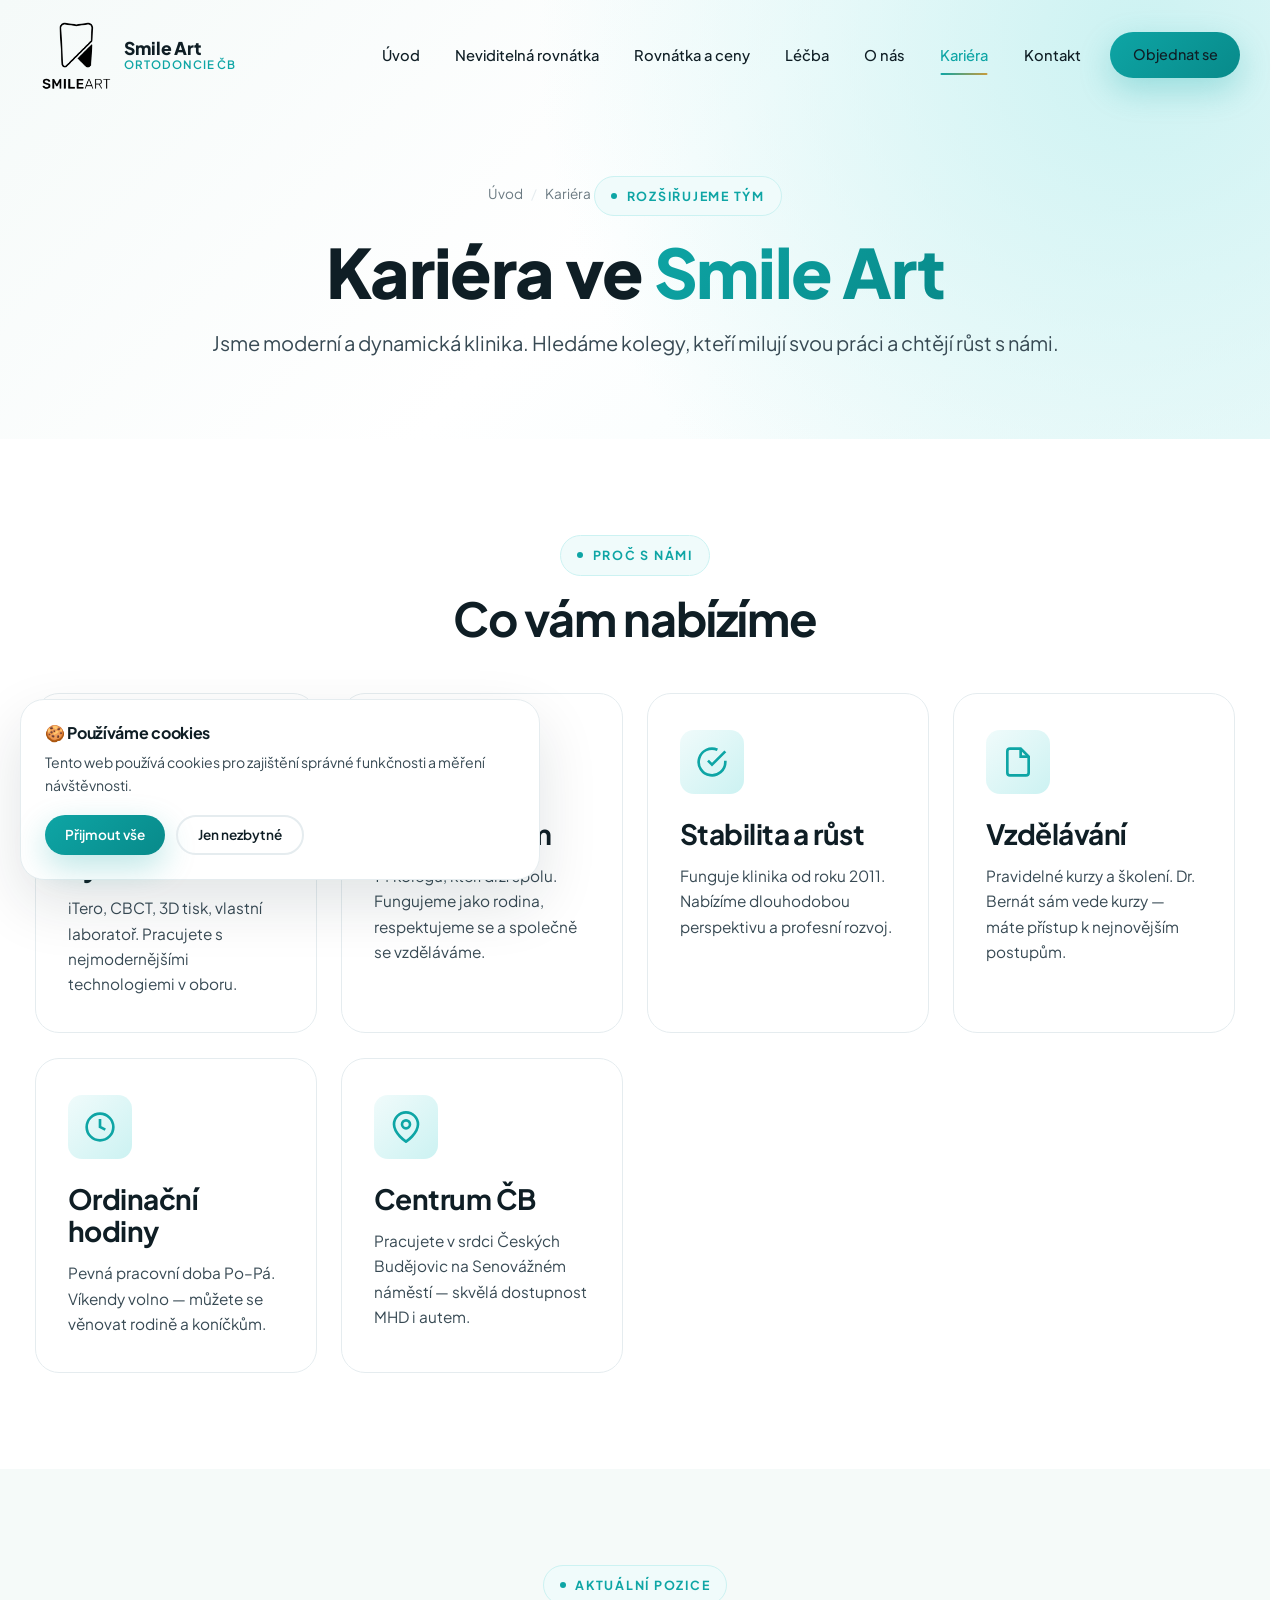
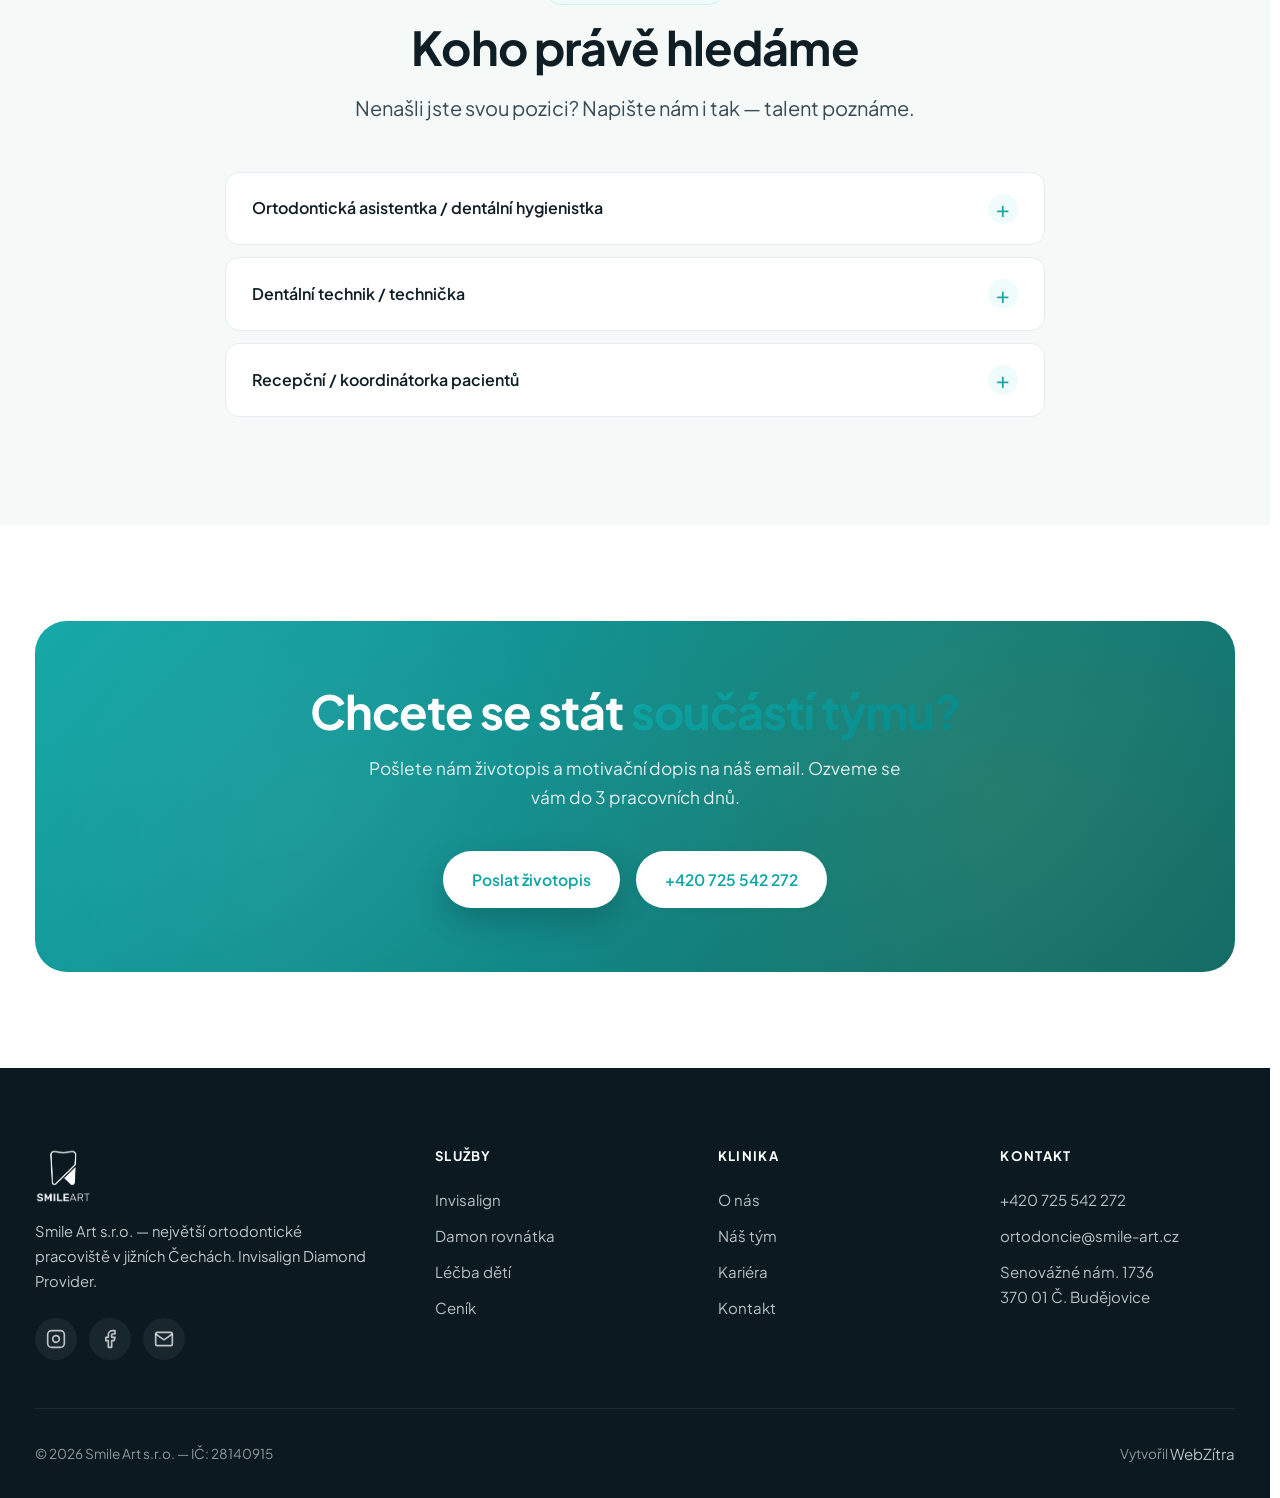
==== commit 0e4cfc8a: "Enlarge navbar logo Logo sizes increased for stronger brand presence: - Desktop:    48px → 72px (scr" ====
--- a/kariera.html
+++ b/kariera.html
@@ -19,7 +19,7 @@
 <link rel="preconnect" href="https://fonts.googleapis.com">
 <link rel="preconnect" href="https://fonts.gstatic.com" crossorigin>
 <link href="https://fonts.googleapis.com/css2?family=Plus+Jakarta+Sans:wght@400;500;600;700;800&display=swap" rel="stylesheet">
-<link rel="stylesheet" href="css/style.css?v=20260115b">
+<link rel="stylesheet" href="css/style.css?v=20260115c">
 </head>
 <body>
 
@@ -171,6 +171,6 @@
   <svg viewBox="0 0 24 24" fill="none" stroke="currentColor" stroke-width="2" stroke-linecap="round" stroke-linejoin="round"><path d="M22 16.92v3a2 2 0 0 1-2.18 2 19.79 19.79 0 0 1-8.63-3.07 19.5 19.5 0 0 1-6-6 19.79 19.79 0 0 1-3.07-8.67A2 2 0 0 1 4.11 2h3a2 2 0 0 1 2 1.72 12.84 12.84 0 0 0 .7 2.81 2 2 0 0 1-.45 2.11L8.09 9.91a16 16 0 0 0 6 6l1.27-1.27a2 2 0 0 1 2.11-.45 12.84 12.84 0 0 0 2.81.7A2 2 0 0 1 22 16.92z"/></svg>
   <span class="float-cta-label">Objednat se</span>
 </a>
-<script src="js/main.js?v=20260115b"></script>
+<script src="js/main.js?v=20260115c"></script>
 </body>
 </html>
--- a/css/style.css
+++ b/css/style.css
@@ -170,8 +170,8 @@
   gap: 1.5rem;
 }
 .nav-logo { display: flex; align-items: center; gap: 0.75rem; z-index: 101; }
-.nav-logo img { height: 48px; width: auto; transition: height var(--t-mid); }
-.nav.scrolled .nav-logo img { height: 42px; }
+.nav-logo img { height: 72px; width: auto; transition: height var(--t-mid); }
+.nav.scrolled .nav-logo img { height: 56px; }
 .nav-logo-text { display: flex; flex-direction: column; line-height: 1.1; }
 .nav-logo-text strong { font-size: 1.1rem; font-weight: 800; color: var(--ink); letter-spacing: -0.01em; }
 .nav-logo-text span { font-size: 0.72rem; color: var(--teal); font-weight: 600; letter-spacing: 0.08em; text-transform: uppercase; }
@@ -940,7 +940,7 @@
   .hero-badge-text span { font-size: 0.7rem; }
 
   .nav-logo-text span { display: none; }
-  .nav-logo img { height: 40px; }
+  .nav-logo img { height: 52px; }
 
   .stats { padding: 2.5rem 0; }
   .stats-grid { gap: 2rem 1rem; }
